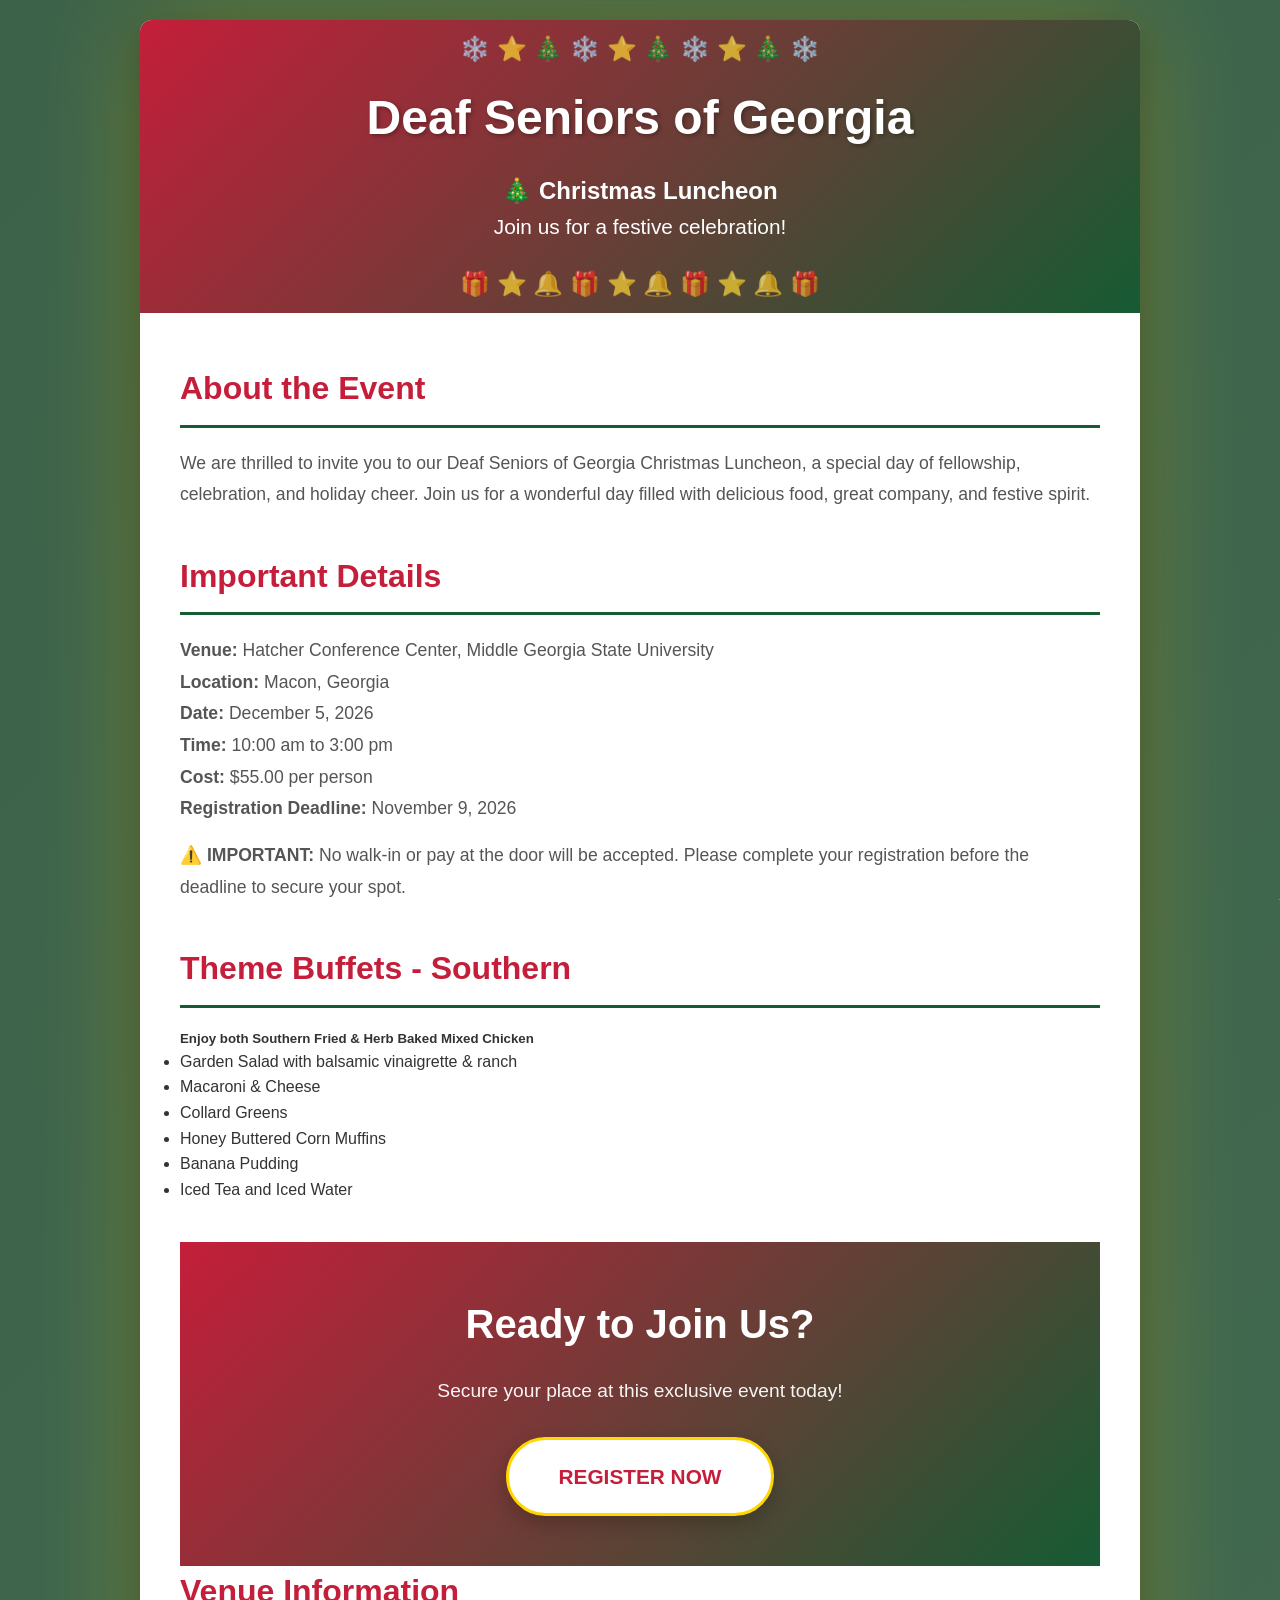
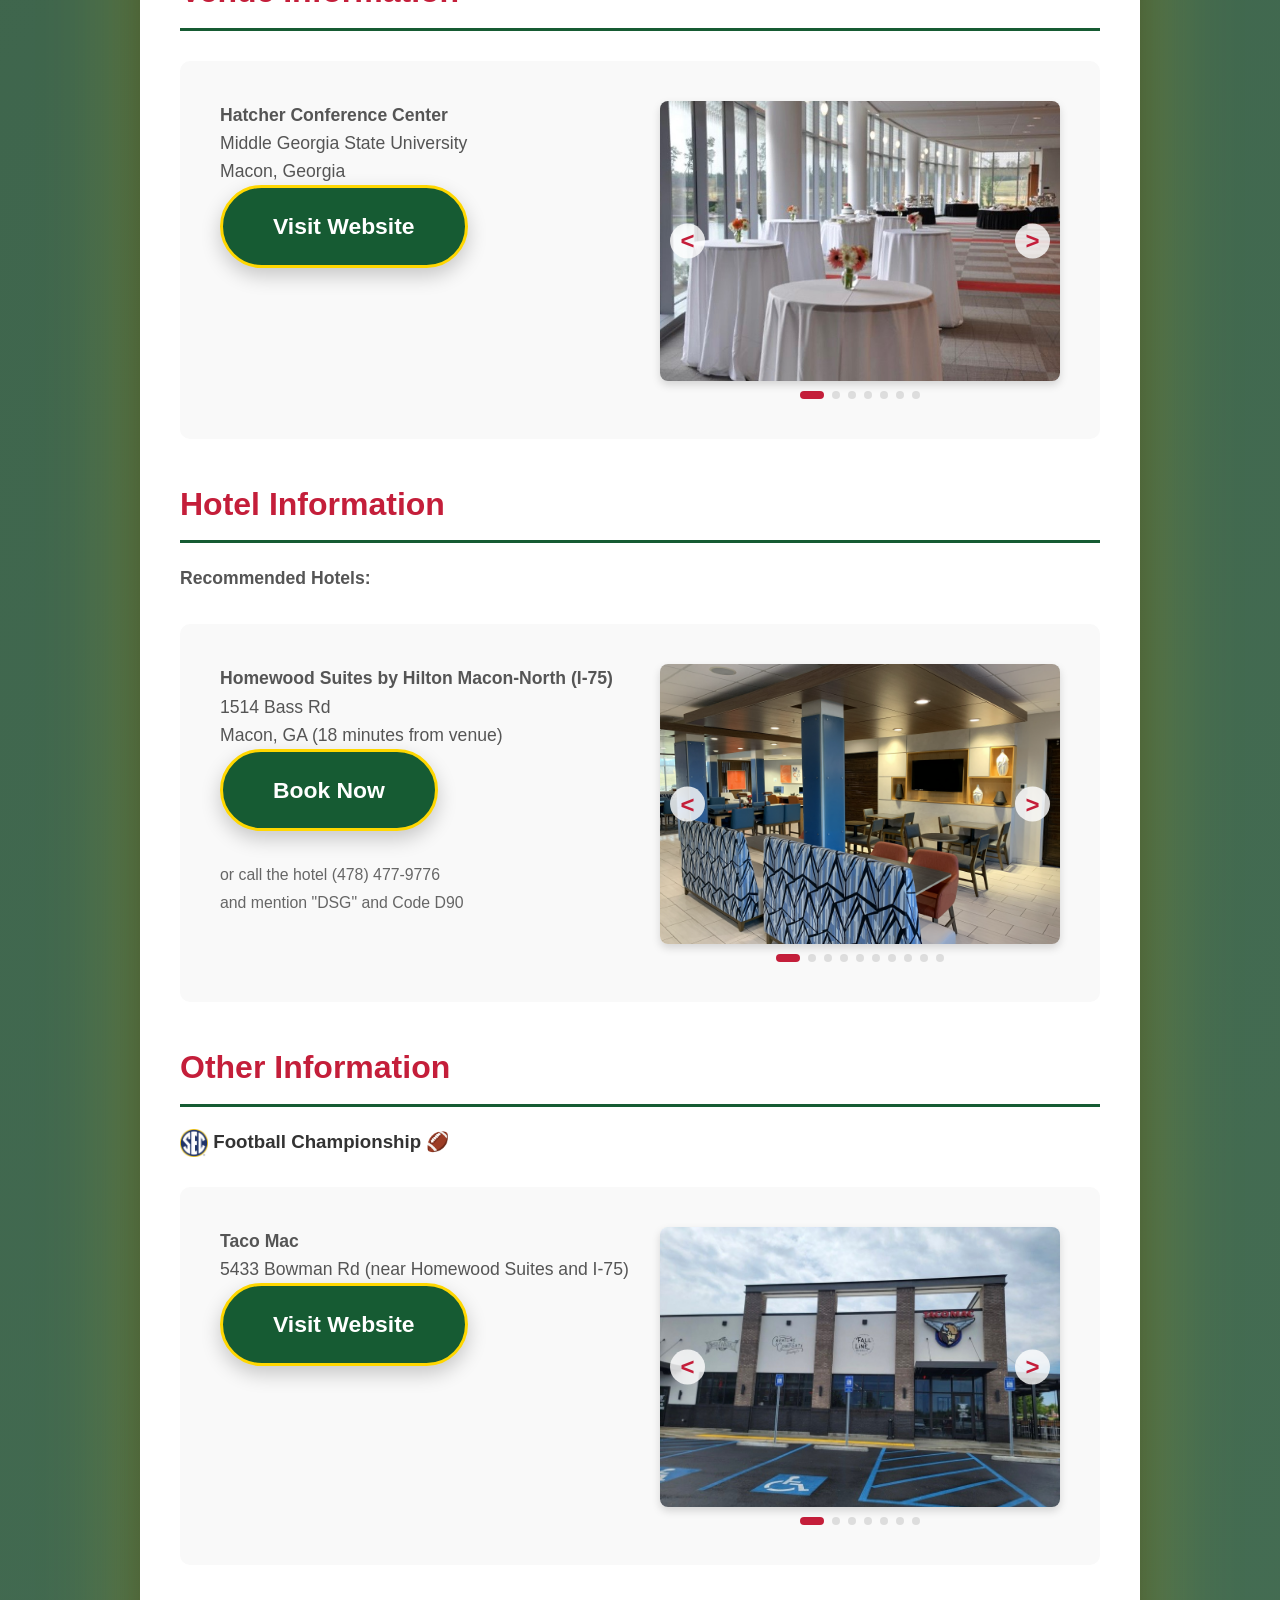
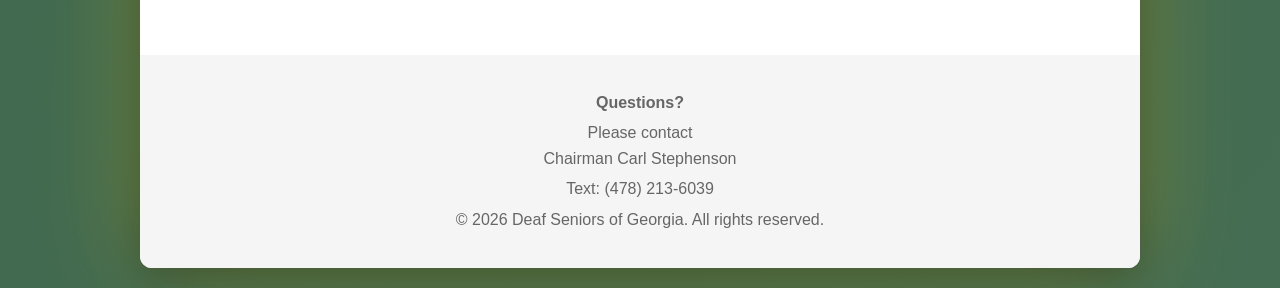
==== index.html @ fb5d404d "Move around per Carl S" ====
<!doctype html>
<html lang="en">
  <head>
    <meta charset="UTF-8" />
    <meta name="viewport" content="width=device-width, initial-scale=1.0" />
    <title>Deaf Seniors of Georgia Christmas Luncheon - Register Now!</title>
    <link rel="stylesheet" href="css/styles.css" />
    <link rel="stylesheet" href="css/flyer-styles.css" />
  </head>
  <body>
    <div class="flyer-container">
      <div class="flyer-header">
        <h1>Deaf Seniors of Georgia</h1>
        <h2>🎄 Christmas Luncheon</h2>
        <p class="tagline">Join us for a festive celebration!</p>
      </div>

      <div class="flyer-content">
        <div class="event-section">
          <h2>About the Event</h2>
          <p>
            We are thrilled to invite you to our Deaf Seniors of Georgia
            Christmas Luncheon, a special day of fellowship, celebration, and
            holiday cheer. Join us for a wonderful day filled with delicious
            food, great company, and festive spirit.
          </p>
        </div>

        <div class="event-section">
          <h2>Important Details</h2>
          <p>
            <strong>Venue:</strong> Hatcher Conference Center, Middle Georgia
            State University<br />
            <strong>Location:</strong> Macon, Georgia<br />
            <strong>Date:</strong> December 5, 2026<br />
            <strong>Time:</strong> 10:00 am to 3:00 pm<br />
            <strong>Cost:</strong> $55.00 per person<br />
            <strong>Registration Deadline:</strong> November 9, 2026<br />
            <!-- <a href="#registration" class="registration_link"
              >Go to Register Now</a
            > -->
          </p>
          <p>
            <strong>⚠️ IMPORTANT:</strong> No walk-in or pay at the door will be
            accepted. Please complete your registration before the deadline to
            secure your spot.
          </p>
        </div>

        <div class="event-section">
          <h2>Theme Buffets - Southern</h2>
          <h5>Enjoy both Southern Fried & Herb Baked Mixed Chicken</h5>
          <ul class="menu-list">
            <li>Garden Salad with balsamic vinaigrette & ranch</li>
            <li>Macaroni & Cheese</li>
            <li>Collard Greens</li>
            <li>Honey Buttered Corn Muffins</li>
            <li>Banana Pudding</li>
            <li>Iced Tea and Iced Water</li>
          </ul>
        </div>

        <div class="cta-section" id="registration">
          <h2>Ready to Join Us?</h2>
          <p>Secure your place at this exclusive event today!</p>
          <a href="registration.html" class="register-button">REGISTER NOW</a>
        </div>

        <div class="event-section">
          <h2>Venue Information</h2>
          <div class="schedule">
            <div class="schedule-item hotel-with-slider">
              <div class="hotel-info-wrapper">
                <div class="schedule-event">
                  <strong>Hatcher Conference Center</strong><br />
                  Middle Georgia State University<br />
                  Macon, Georgia<br />
                  <a
                    href="https://www.mga.edu/"
                    target="_blank"
                    class="book-now-button"
                    >Visit Website</a
                  >
                </div>
              </div>
              <div class="hotel-slider">
                <div class="slider-container">
                  <button class="slider-btn prev" aria-label="Previous image">
                    &lt;
                  </button>
                  <div class="slider-images">
                    <img
                      src="pictures/MGSA/photo001.jpg"
                      alt="Middle Georgia State University - Image 1"
                      class="slider-image active"
                    />
                    <img
                      src="pictures/MGSA/photo002.jpg"
                      alt="Middle Georgia State University - Image 2"
                      class="slider-image"
                    />
                    <img
                      src="pictures/MGSA/photo003.jpg"
                      alt="Middle Georgia State University - Image 3"
                      class="slider-image"
                    />
                    <img
                      src="pictures/MGSA/photo004.jpg"
                      alt="Middle Georgia State University - Image 4"
                      class="slider-image"
                    />
                    <img
                      src="pictures/MGSA/photo005.jpg"
                      alt="Middle Georgia State University - Image 5"
                      class="slider-image"
                    />
                    <img
                      src="pictures/MGSA/photo006.jpg"
                      alt="Middle Georgia State University - Image 6"
                      class="slider-image"
                    />
                    <img
                      src="pictures/MGSA/photo007.jpg"
                      alt="Middle Georgia State University - Image 7"
                      class="slider-image"
                    />
                  </div>
                  <button class="slider-btn next" aria-label="Next image">
                    &gt;
                  </button>
                </div>
                <div class="slider-dots"></div>
              </div>
            </div>
          </div>
        </div>

        <div class="event-section">
          <h2>Hotel Information</h2>
          <p><strong>Recommended Hotels:</strong></p>
          <div class="schedule">
            <div class="schedule-item hotel-with-slider">
              <div class="hotel-info-wrapper">
                <!-- <div class="schedule-time">🏨</div> -->
                <div class="schedule-event">
                  <strong>Homewood Suites by Hilton Macon-North (I-75)</strong
                  ><br />
                  1514 Bass Rd<br />
                  Macon, GA (18 minutes from venue)<br />
                  <a
                    href="https://www.hilton.com/en/attend-my-event/mcnhwhw-90d-80a6b0b9-f07b-452d-8820-e0571ff96fef/"
                    target="_blank"
                    class="book-now-button"
                    >Book Now</a
                  ><br /><br />
                  <span style="font-size: 0.9em; color: #666"
                    >or call the hotel (478) 477-9776<br />
                    and mention "DSG" and Code D90</span
                  >
                </div>
              </div>
              <div class="hotel-slider">
                <div class="slider-container">
                  <button class="slider-btn prev" aria-label="Previous image">
                    &lt;
                  </button>
                  <div class="slider-images">
                    <img
                      src="pictures/Homewood/photo001.png"
                      alt="Homewood Suites - Image 1"
                      class="slider-image active"
                    />
                    <img
                      src="pictures/Homewood/photo002.png"
                      alt="Homewood Suites - Image 2"
                      class="slider-image"
                    />
                    <img
                      src="pictures/Homewood/photo003.jpg"
                      alt="Homewood Suites - Image 3"
                      class="slider-image"
                    />
                    <img
                      src="pictures/Homewood/photo004.png"
                      alt="Homewood Suites - Image 4"
                      class="slider-image"
                    />
                    <img
                      src="pictures/Homewood/photo005.png"
                      alt="Homewood Suites - Image 5"
                      class="slider-image"
                    />
                    <img
                      src="pictures/Homewood/photo006.png"
                      alt="Homewood Suites - Image 6"
                      class="slider-image"
                    />
                    <img
                      src="pictures/Homewood/photo007.png"
                      alt="Homewood Suites - Image 7"
                      class="slider-image"
                    />
                    <img
                      src="pictures/Homewood/photo008.png"
                      alt="Homewood Suites - Image 8"
                      class="slider-image"
                    />
                    <img
                      src="pictures/Homewood/photo009.png"
                      alt="Homewood Suites - Image 9"
                      class="slider-image"
                    />
                    <img
                      src="pictures/Homewood/photo010.png"
                      alt="Homewood Suites - Image 10"
                      class="slider-image"
                    />
                  </div>
                  <button class="slider-btn next" aria-label="Next image">
                    &gt;
                  </button>
                </div>
                <div class="slider-dots"></div>
              </div>
            </div>
            <!-- <div class="schedule-item">
              <div class="schedule-event">
                <strong>Comfort Suites Macon Northwest (I-475)</strong><br />
                120 Planation Inn Dr<br />
                Macon, GA (11 minutes from venue)
              </div>
            </div> -->
          </div>
        </div>

        <div class="event-section">
          <h2>Other Information</h2>
          <h3>
            <img
              src="pictures/sec_logo.jpg"
              style="height: 1.5em; width: auto; vertical-align: middle"
            />
            Football Championship 🏈
          </h3>
          <div class="schedule">
            <div class="schedule-item hotel-with-slider">
              <div class="hotel-info-wrapper">
                <div class="schedule-event">
                  <strong>Taco Mac</strong><br />
                  5433 Bowman Rd (near Homewood Suites and I-75)<br />
                  <a
                    href="https://www.tacomac.com/locations/macon-bowman-road/"
                    target="_blank"
                    class="book-now-button"
                    >Visit Website</a
                  >
                </div>
              </div>
              <div class="hotel-slider">
                <div class="slider-container">
                  <button class="slider-btn prev" aria-label="Previous image">
                    &lt;
                  </button>
                  <div class="slider-images">
                    <img
                      src="pictures/Taco_Mac/photo001.jpg"
                      alt="Taco Mac - Image 1"
                      class="slider-image active"
                    />
                    <img
                      src="pictures/Taco_Mac/photo002.jpg"
                      alt="Taco Mac - Image 2"
                      class="slider-image"
                    />
                    <img
                      src="pictures/Taco_Mac/photo003.jpg"
                      alt="Taco Mac - Image 3"
                      class="slider-image"
                    />
                    <img
                      src="pictures/Taco_Mac/photo004.jpg"
                      alt="Taco Mac - Image 4"
                      class="slider-image"
                    />
                    <img
                      src="pictures/Taco_Mac/photo005.jpg"
                      alt="Taco Mac - Image 5"
                      class="slider-image"
                    />
                    <img
                      src="pictures/Taco_Mac/photo006.jpg"
                      alt="Taco Mac - Image 6"
                      class="slider-image"
                    />
                    <img
                      src="pictures/Taco_Mac/photo007.jpg"
                      alt="Taco Mac - Image 7"
                      class="slider-image"
                    />
                  </div>
                  <button class="slider-btn next" aria-label="Next image">
                    &gt;
                  </button>
                </div>
                <div class="slider-dots"></div>
              </div>
            </div>
          </div>
        </div>
      </div>

      <div class="contact-info">
        <p><strong>Questions?</strong></p>
        <p>Please contact<br />Chairman Carl Stephenson</p>
        <p>Text: (478) 213-6039</p>
        <p>&copy; 2026 Deaf Seniors of Georgia. All rights reserved.</p>
      </div>
    </div>

    <!-- Image Modal for Mobile Devices -->
    <div id="imageModal" class="image-modal">
      <div class="modal-content">
        <button class="modal-close" aria-label="Close modal">&times;</button>
        <div class="modal-slider-container">
          <button
            class="modal-slider-btn modal-prev"
            aria-label="Previous image"
          >
            &lt;
          </button>
          <img src="" alt="" class="modal-image" id="modalImage" />
          <button class="modal-slider-btn modal-next" aria-label="Next image">
            &gt;
          </button>
        </div>
        <div class="modal-slider-dots" id="modalDots"></div>
      </div>
    </div>

    <script src="js/script.js"></script>
  </body>
</html>
---- css/styles.css ----
:root {
    --size-bottom: 5px;
}

* {
    margin: 0;
    padding: 0;
    box-sizing: border-box;
}

body {
    font-family: 'Segoe UI', Tahoma, Geneva, Verdana, sans-serif;
    line-height: 1.6;
    color: #333;
    background: linear-gradient(135deg, #667eea 0%, #764ba2 100%);
    min-height: 100vh;
    padding: 20px;
}

.container {
    max-width: 900px;
    margin: 0 auto;
    background: white;
    border-radius: 12px;
    box-shadow: 0 10px 40px rgba(0, 0, 0, 0.2);
    overflow: hidden;
}

header {
    background: linear-gradient(135deg, #667eea 0%, #764ba2 100%);
    color: white;
    padding: 40px 30px;
    text-align: center;
}

header h1 {
    font-size: 2.5em;
    margin-bottom: 10px;
    font-weight: 700;
}

.subtitle {
    font-size: 0.95em;
    opacity: 0.95;
    font-style: italic;
}

.back-link {
    color: white;
    font-size: 1.1em;
    text-decoration: none;
    display: inline-block;
    margin-top: 15px;
    padding: 8px 16px;
    border: 2px solid white;
    border-radius: 6px;
    transition: all 0.3s ease;
}

.back-link:hover {
    background-color: rgba(255, 255, 255, 0.2);
    transform: translateX(-5px);
}

.accordion {
    padding: 20px;
}

.accordion-item {
    margin-bottom: 12px;
    border: 1px solid #e0e0e0;
    border-radius: 8px;
    overflow: hidden;
    transition: all 0.3s ease;
}

.accordion-item:hover {
    box-shadow: 0 4px 12px rgba(0, 0, 0, 0.1);
}

.accordion-header {
    width: 100%;
    padding: 18px 20px;
    background: linear-gradient(135deg, #667eea 0%, #764ba2 100%);
    color: white;
    border: none;
    text-align: left;
    cursor: pointer;
    font-size: 1.1em;
    font-weight: 600;
    display: flex;
    justify-content: space-between;
    align-items: center;
    transition: all 0.3s ease;
}

.accordion-header:hover {
    background: linear-gradient(135deg, #5568d3 0%, #6a3d8f 100%);
}

.accordion-header .icon {
    font-size: 1.5em;
    font-weight: bold;
    transition: transform 0.3s ease;
    min-width: 30px;
    text-align: center;
}

.accordion-item.active .accordion-header .icon {
    transform: rotate(45deg);
}

.accordion-content {
    max-height: 0;
    overflow: hidden;
    transition: max-height 0.3s ease;
    background: #fafafa;
}

.accordion-item.active .accordion-content {
    max-height: 2000px;
}

.accordion-content p,
.accordion-content ul,
.accordion-content ol,
.accordion-content blockquote {
    padding: 15px 20px;
}

.accordion-content p {
    margin-bottom: 10px;
}

.accordion-content p:last-child {
    margin-bottom: 0;
}

.accordion-content ul {
    list-style-type: none;
    padding-left: 20px;
}

.accordion-content ul li {
    padding: 5px 0;
    padding-left: 25px;
    position: relative;
}

.accordion-content ul li::before {
    content: "•";
    color: #667eea;
    font-weight: bold;
    font-size: 1.2em;
    position: absolute;
    left: 0;
}

.accordion-content ul ul {
    margin-top: 8px;
    margin-bottom: 8px;
}

.accordion-content ol {
    padding-left: 40px;
    margin: 10px 0;
}

.accordion-content ol li {
    padding: 5px 0;
}

.accordion-content strong {
    color: #667eea;
    font-weight: 600;
}

.accordion-content blockquote {
    border-left: 4px solid #667eea;
    background: white;
    font-style: italic;
    margin: 15px 20px;
    padding: 15px 20px;
    color: #555;
}

footer {
    background: #2d3748;
    color: white;
    text-align: center;
    padding: 20px;
    font-size: 0.9em;
}

/* Responsive Design */
@media (max-width: 768px) {
    body {
        padding: 10px;
    }

    header h1 {
        font-size: 1.8em;
    }

    .subtitle {
        font-size: 0.85em;
    }

    .accordion {
        padding: 10px;
    }

    .accordion-header {
        font-size: 1em;
        padding: 15px;
    }

    .accordion-content p,
    .accordion-content ul,
    .accordion-content ol,
    .accordion-content blockquote {
        padding: 12px 15px;
    }
}

/* Print Styles */
@media print {
    body {
        background: white;
        padding: 0;
    }

    .container {
        box-shadow: none;
    }

    .accordion-item {
        border: 1px solid #ccc;
        page-break-inside: avoid;
    }

    .accordion-header {
        background: #667eea !important;
        color: white !important;
    }

    .accordion-content {
        max-height: none !important;
        display: block !important;
    }

    .accordion-header .icon {
        display: none;
    }
}

/* Registration Form Styles */
.form-container {
    padding: 30px;
}

.registration-form {
    max-width: 800px;
    margin: 0 auto;
}

.form-section {
    margin-bottom: 35px;
    padding-bottom: 25px;
    border-bottom: 2px solid #e0e0e0;
}

.form-section:last-of-type {
    border-bottom: none;
}

.form-section h2 {
    color: #667eea;
    font-size: 1.5em;
    margin-bottom: 20px;
    font-weight: 600;
}

.form-row {
    display: grid;
    grid-template-columns: 1fr 1fr;
    gap: var(--size-bottom);
    margin-bottom: var(--size-bottom);
}

.form-group {
    margin-bottom: var(--size-bottom);
}

.form-group label {
    display: block;
    font-weight: 600;
    margin-bottom: 8px;
    color: #333;
    font-size: 0.95em;
}

.required {
    color: #e53e3e;
    font-weight: bold;
}

.form-group input[type="text"],
.form-group input[type="email"],
.form-group input[type="tel"],
.form-group input[type="number"] {
    width: 100%;
    padding: 12px 15px;
    border: 2px solid #e0e0e0;
    border-radius: 8px;
    font-size: 1em;
    font-family: 'Segoe UI', Tahoma, Geneva, Verdana, sans-serif;
    transition: all 0.3s ease;
    background: white;
}

.form-group input:focus {
    outline: none;
    border-color: #667eea;
    box-shadow: 0 0 0 3px rgba(102, 126, 234, 0.1);
}

.form-group input:invalid:not(:placeholder-shown) {
    border-color: #e53e3e;
}

.form-group input:valid:not(:placeholder-shown) {
    border-color: #48bb78;
}

.form-hint {
    display: block;
    font-size: 0.85em;
    color: #718096;
    margin-top: 5px;
    font-style: italic;
}

.error-message {
    display: block;
    color: #e53e3e;
    font-size: 0.85em;
    margin-top: 5px;
    min-height: 20px;
}

.recaptcha-container {
    display: flex;
    flex-direction: column;
    align-items: flex-start;
}

.form-actions {
    display: flex;
    gap: 15px;
    justify-content: center;
    margin-top: 30px;
    padding-top: 20px;
}

.btn {
    padding: 14px 40px;
    font-size: 1.05em;
    font-weight: 600;
    border: none;
    border-radius: 8px;
    cursor: pointer;
    transition: all 0.3s ease;
    display: inline-flex;
    align-items: center;
    justify-content: center;
    font-family: 'Segoe UI', Tahoma, Geneva, Verdana, sans-serif;
}

.btn-primary {
    background: linear-gradient(135deg, #667eea 0%, #764ba2 100%);
    color: white;
}

.btn-primary:hover {
    background: linear-gradient(135deg, #5568d3 0%, #6a3d8f 100%);
    transform: translateY(-2px);
    box-shadow: 0 6px 20px rgba(102, 126, 234, 0.4);
}

.btn-primary:active {
    transform: translateY(0);
}

.btn-secondary {
    background: white;
    color: #667eea;
    border: 2px solid #667eea;
}

.btn-secondary:hover {
    background: #f7fafc;
    border-color: #5568d3;
    color: #5568d3;
}

.success-message {
    text-align: center;
    padding: 40px;
    animation: fadeIn 0.5s ease;
}

.success-message.hidden {
    display: none;
}

.success-icon {
    width: 80px;
    height: 80px;
    background: linear-gradient(135deg, #48bb78 0%, #38a169 100%);
    color: white;
    border-radius: 50%;
    display: flex;
    align-items: center;
    justify-content: center;
    font-size: 3em;
    margin: 0 auto 20px;
    animation: scaleIn 0.5s ease;
}

.success-message h3 {
    color: #48bb78;
    font-size: 2em;
    margin-bottom: 15px;
}

.success-message p {
    color: #4a5568;
    font-size: 1.1em;
    line-height: 1.6;
}

.registration_link {
    color: #007bff;
    text-decoration: underline;
}

@keyframes fadeIn {
    from {
        opacity: 0;
        transform: translateY(20px);
    }
    to {
        opacity: 1;
        transform: translateY(0);
    }
}

@keyframes scaleIn {
    from {
        transform: scale(0);
    }
    to {
        transform: scale(1);
    }
}

/* Responsive Design for Form */
@media (max-width: 768px) {
    .form-container {
        padding: 20px;
    }

    .form-row {
        grid-template-columns: 1fr;
        gap: 0;
    }

    .form-section h2 {
        font-size: 1.3em;
    }

    .form-actions {
        flex-direction: column;
        width: 100%;
    }

    .btn {
        width: 100%;
    }

    .recaptcha-container {
        transform: scale(0.85);
        transform-origin: left;
    }
}
---- css/flyer-styles.css ----
/* Christmas Background */
body {
    background: 
        linear-gradient(135deg, rgba(26, 71, 42, 0.85) 0%, rgba(45, 95, 63, 0.85) 50%, rgba(139, 0, 0, 0.85) 100%),
        url('https://images.unsplash.com/photo-1512389142860-9c449e58a543?w=1600&q=80') center center / cover no-repeat fixed;
    background-size: 400% 400%, cover;
    animation: christmasGradient 15s ease infinite;
    position: relative;
}

body::before {
    content: '';
    position: fixed;
    top: 0;
    left: 0;
    width: 100%;
    height: 100%;
    background-image: 
        radial-gradient(2px 2px at 20% 30%, white, transparent),
        radial-gradient(2px 2px at 60% 70%, white, transparent),
        radial-gradient(1px 1px at 50% 50%, white, transparent),
        radial-gradient(1px 1px at 80% 10%, white, transparent),
        radial-gradient(2px 2px at 90% 60%, white, transparent),
        radial-gradient(1px 1px at 33% 80%, white, transparent),
        radial-gradient(1px 1px at 15% 90%, white, transparent);
    background-size: 200% 200%;
    background-position: 0% 0%;
    animation: snowfall 20s linear infinite;
    pointer-events: none;
    z-index: 1;
}

@keyframes christmasGradient {
    0% { background-position: 0% 50%; }
    50% { background-position: 100% 50%; }
    100% { background-position: 0% 50%; }
}

@keyframes snowfall {
    0% { background-position: 0% 0%, 0% 0%, 0% 0%, 0% 0%, 0% 0%, 0% 0%, 0% 0%; }
    100% { background-position: 100% 100%, -100% 150%, 50% 200%, 150% 100%, -50% 180%, 200% 150%, -100% 200%; }
}

.flyer-container {
    max-width: 1000px;
    margin: 0 auto;
    background: white;
    border-radius: 12px;
    box-shadow: 0 10px 40px rgba(0, 0, 0, 0.3), 0 0 100px rgba(255, 215, 0, 0.3);
    overflow: hidden;
    position: relative;
    z-index: 2;
}

.flyer-header {
    background: linear-gradient(135deg, #c41e3a 0%, #165b33 50%, #c41e3a 100%);
    background-size: 200% 200%;
    animation: christmasHeader 10s ease infinite;
    color: white;
    padding: 60px 40px;
    text-align: center;
    position: relative;
}

.flyer-header::before {
    content: '❄️ ⭐ 🎄 ❄️ ⭐ 🎄 ❄️ ⭐ 🎄 ❄️';
    position: absolute;
    top: 10px;
    left: 0;
    right: 0;
    font-size: 1.5em;
    opacity: 0.7;
}

.flyer-header::after {
    content: '🎁 ⭐ 🔔 🎁 ⭐ 🔔 🎁 ⭐ 🔔 🎁';
    position: absolute;
    bottom: 10px;
    left: 0;
    right: 0;
    font-size: 1.5em;
    opacity: 0.7;
}

@keyframes christmasHeader {
    0% { background-position: 0% 50%; }
    50% { background-position: 100% 50%; }
    100% { background-position: 0% 50%; }
}

.flyer-header h1 {
    font-size: 3em;
    margin-bottom: 15px;
    font-weight: 700;
    text-shadow: 2px 2px 4px rgba(0, 0, 0, 0.3);
}

.flyer-header .tagline {
    font-size: 1.3em;
    margin-bottom: 10px;
    font-weight: 300;
}

.flyer-header .date-info {
    font-size: 1.1em;
    margin-top: 20px;
    padding: 15px;
    background: rgba(255, 255, 255, 0.15);
    border-radius: 8px;
    display: inline-block;
}

.flyer-content {
    padding: 50px 40px;
}

.event-section {
    margin-bottom: 40px;
}

.event-section h2 {
    color: #c41e3a;
    font-size: 2em;
    margin-bottom: 20px;
    border-bottom: 3px solid #165b33;
    padding-bottom: 10px;
}

.event-section p {
    font-size: 1.1em;
    line-height: 1.8;
    color: #555;
    margin-bottom: 15px;
}

.highlights {
    display: grid;
    grid-template-columns: repeat(auto-fit, minmax(250px, 1fr));
    gap: 25px;
    margin: 30px 0;
}

.highlight-card {
    background: linear-gradient(135deg, #fff5f5 0%, #e6f5e6 100%);
    padding: 25px;
    border-radius: 10px;
    text-align: center;
    transition: transform 0.3s ease, box-shadow 0.3s ease;
    border: 2px solid #ffd700;
}

.highlight-card:hover {
    transform: translateY(-5px);
    box-shadow: 0 10px 25px rgba(196, 30, 58, 0.3);
}

.highlight-card h3 {
    color: #165b33;
    font-size: 1.5em;
    margin-bottom: 10px;
}

.highlight-card p {
    color: #333;
    font-size: 1em;
    margin: 0;
}

.schedule {
    background: #f9f9f9;
    padding: 25px;
    border-radius: 10px;
    margin: 30px 0;
}

.schedule-item {
    display: flex;
    padding: 15px;
    border-bottom: 1px solid #ddd;
}

.schedule-item:last-child {
    border-bottom: none;
}

.schedule-time {
    font-weight: 700;
    color: #c41e3a;
    min-width: 150px;
    font-size: 1.1em;
}

.schedule-event {
    color: #555;
    font-size: 1.1em;
}

.cta-section {
    text-align: center;
    padding: 50px 40px;
    background: linear-gradient(135deg, #c41e3a 0%, #165b33 100%);
    color: white;
}

.cta-section h2 {
    font-size: 2.5em;
    margin-bottom: 20px;
}

.cta-section p {
    font-size: 1.2em;
    margin-bottom: 30px;
    opacity: 0.95;
}

.register-button {
    display: inline-block;
    background: white;
    color: #c41e3a;
    padding: 20px 50px;
    font-size: 1.3em;
    font-weight: 700;
    text-decoration: none;
    border-radius: 50px;
    transition: all 0.3s ease;
    box-shadow: 0 8px 20px rgba(0, 0, 0, 0.2);
    border: 3px solid #ffd700;
}

.register-button:hover {
    transform: scale(1.05);
    box-shadow: 0 12px 30px rgba(0, 0, 0, 0.3);
    background: #f0f0f0;
}

.book-now-button {
    display: inline-block;
    background: #165b33;
    color: white;
    padding: 20px 50px;
    font-size: 1.3em;
    font-weight: 700;
    text-decoration: none;
    border-radius: 50px;
    transition: all 0.3s ease;
    box-shadow: 0 8px 20px rgba(0, 0, 0, 0.2);
    border: 3px solid #ffd700;
}

.book-now-button:hover {
    transform: scale(1.05);
    box-shadow: 0 12px 30px rgba(0, 0, 0, 0.3);
    background: #555;
}

.contact-info {
    text-align: center;
    padding: 30px;
    background: #f5f5f5;
    color: #666;
}

.contact-info p {
    margin: 5px 0;
    font-size: 1em;
}

/* Hotel Slider Styles */
.hotel-with-slider {
    display: flex;
    flex-direction: row;
    gap: 20px;
    align-items: flex-start;
}

.hotel-info-wrapper {
    display: flex;
    flex: 1;
    min-width: 0;
}

.hotel-slider {
    flex-shrink: 0;
    width: 400px;
}

.slider-container {
    position: relative;
    width: 100%;
    height: 280px;
    border-radius: 8px;
    overflow: hidden;
    box-shadow: 0 4px 8px rgba(0, 0, 0, 0.15);
}

.slider-images {
    width: 100%;
    height: 100%;
    position: relative;
}

.slider-image {
    position: absolute;
    top: 0;
    left: 0;
    width: 100%;
    height: 100%;
    object-fit: cover;
    opacity: 0;
    transition: opacity 0.5s ease-in-out;
}

.slider-image.active {
    opacity: 1;
}

.slider-btn {
    position: absolute;
    top: 50%;
    transform: translateY(-50%);
    background: rgba(255, 255, 255, 0.8);
    border: none;
    color: #c41e3a;
    font-size: 1.5em;
    font-weight: bold;
    width: 35px;
    height: 35px;
    border-radius: 50%;
    cursor: pointer;
    z-index: 10;
    transition: all 0.3s ease;
    display: flex;
    align-items: center;
    justify-content: center;
    line-height: 1;
}

.slider-btn:hover {
    background: rgba(255, 255, 255, 0.95);
    transform: translateY(-50%) scale(1.1);
}

.slider-btn.prev {
    left: 10px;
}

.slider-btn.next {
    right: 10px;
}

.slider-dots {
    display: flex;
    justify-content: center;
    gap: 8px;
    margin-top: 10px;
}

.slider-dot {
    width: 8px;
    height: 8px;
    border-radius: 50%;
    background: #ddd;
    cursor: pointer;
    transition: all 0.3s ease;
}

.slider-dot.active {
    background: #c41e3a;
    width: 24px;
    border-radius: 4px;
}

.slider-dot:hover {
    background: #999;
}

@media (max-width: 768px) {
    .flyer-header h1 {
        font-size: 2em;
    }

    .flyer-header .tagline {
        font-size: 1.1em;
    }

    .flyer-content {
        padding: 30px 20px;
    }

    .cta-section {
        padding: 30px 20px;
    }

    .highlights {
        grid-template-columns: 1fr;
    }

    .schedule-item {
        flex-direction: column;
    }

    .schedule-time {
        margin-bottom: 5px;
    }

    .hotel-with-slider {
        flex-direction: column;
    }

    .hotel-slider {
        width: 100%;
    }

    .slider-container {
        height: 200px;
    }
}

/* Image Modal Styles */
.image-modal {
    display: none;
    position: fixed;
    top: 0;
    left: 0;
    width: 100%;
    height: 100%;
    background: rgba(0, 0, 0, 0.95);
    z-index: 9999;
    opacity: 0;
    transition: opacity 0.3s ease;
}

.image-modal.active {
    display: flex;
    opacity: 1;
    align-items: center;
    justify-content: center;
}

.modal-content {
    position: relative;
    width: 100%;
    height: 100%;
    display: flex;
    flex-direction: column;
    align-items: center;
    justify-content: center;
    padding: 20px;
}

.modal-close {
    position: absolute;
    top: 20px;
    right: 20px;
    background: rgba(255, 255, 255, 0.9);
    border: none;
    color: #333;
    font-size: 2.5em;
    width: 50px;
    height: 50px;
    border-radius: 50%;
    cursor: pointer;
    z-index: 10001;
    transition: all 0.3s ease;
    display: flex;
    align-items: center;
    justify-content: center;
    line-height: 1;
    padding: 0;
}

.modal-close:hover {
    background: white;
    transform: rotate(90deg);
}

.modal-slider-container {
    position: relative;
    width: 100%;
    max-width: 100%;
    height: 70vh;
    display: flex;
    align-items: center;
    justify-content: center;
}

.modal-image {
    max-width: 100%;
    max-height: 100%;
    object-fit: contain;
    border-radius: 8px;
}

.modal-slider-btn {
    position: absolute;
    top: 50%;
    transform: translateY(-50%);
    background: rgba(255, 255, 255, 0.9);
    border: none;
    color: #667eea;
    font-size: 2em;
    font-weight: bold;
    width: 50px;
    height: 50px;
    border-radius: 50%;
    cursor: pointer;
    z-index: 10000;
    transition: all 0.3s ease;
    display: flex;
    align-items: center;
    justify-content: center;
    line-height: 1;
}

.modal-slider-btn:hover {
    background: white;
    transform: translateY(-50%) scale(1.1);
}

.modal-slider-btn:active {
    transform: translateY(-50%) scale(0.95);
}

.modal-prev {
    left: 10px;
}

.modal-next {
    right: 10px;
}

.modal-slider-dots {
    display: flex;
    justify-content: center;
    gap: 10px;
    margin-top: 20px;
    flex-wrap: wrap;
}

.modal-dot {
    width: 10px;
    height: 10px;
    border-radius: 50%;
    background: rgba(255, 255, 255, 0.5);
    cursor: pointer;
    transition: all 0.3s ease;
    border: 1px solid rgba(255, 255, 255, 0.3);
}

.modal-dot.active {
    background: white;
    width: 28px;
    border-radius: 5px;
}

.modal-dot:hover {
    background: rgba(255, 255, 255, 0.8);
}

/* Mobile-specific modal adjustments */
@media (max-width: 768px) {
    .modal-slider-container {
        height: 60vh;
    }

    .modal-close {
        top: 10px;
        right: 10px;
        width: 45px;
        height: 45px;
        font-size: 2em;
    }

    .modal-slider-btn {
        width: 45px;
        height: 45px;
        font-size: 1.5em;
    }

    .modal-prev {
        left: 5px;
    }

    .modal-next {
        right: 5px;
    }
}
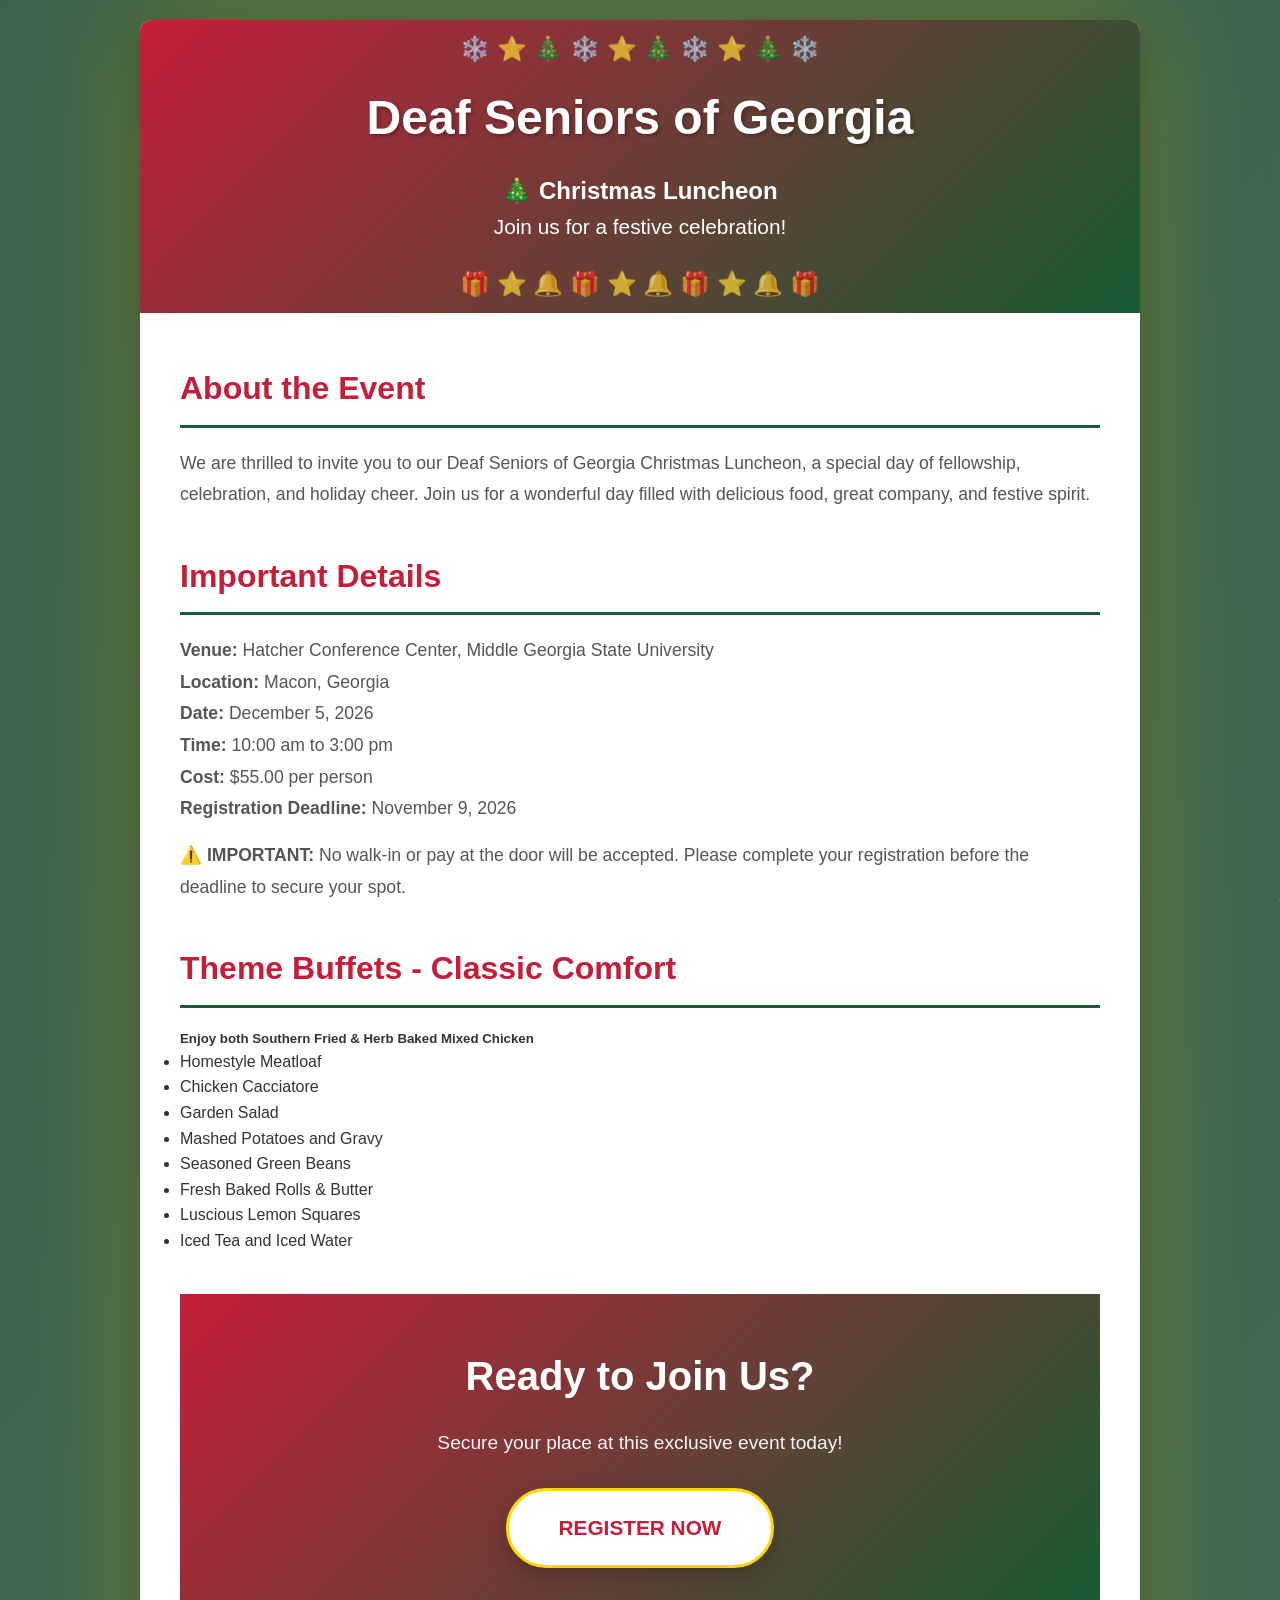
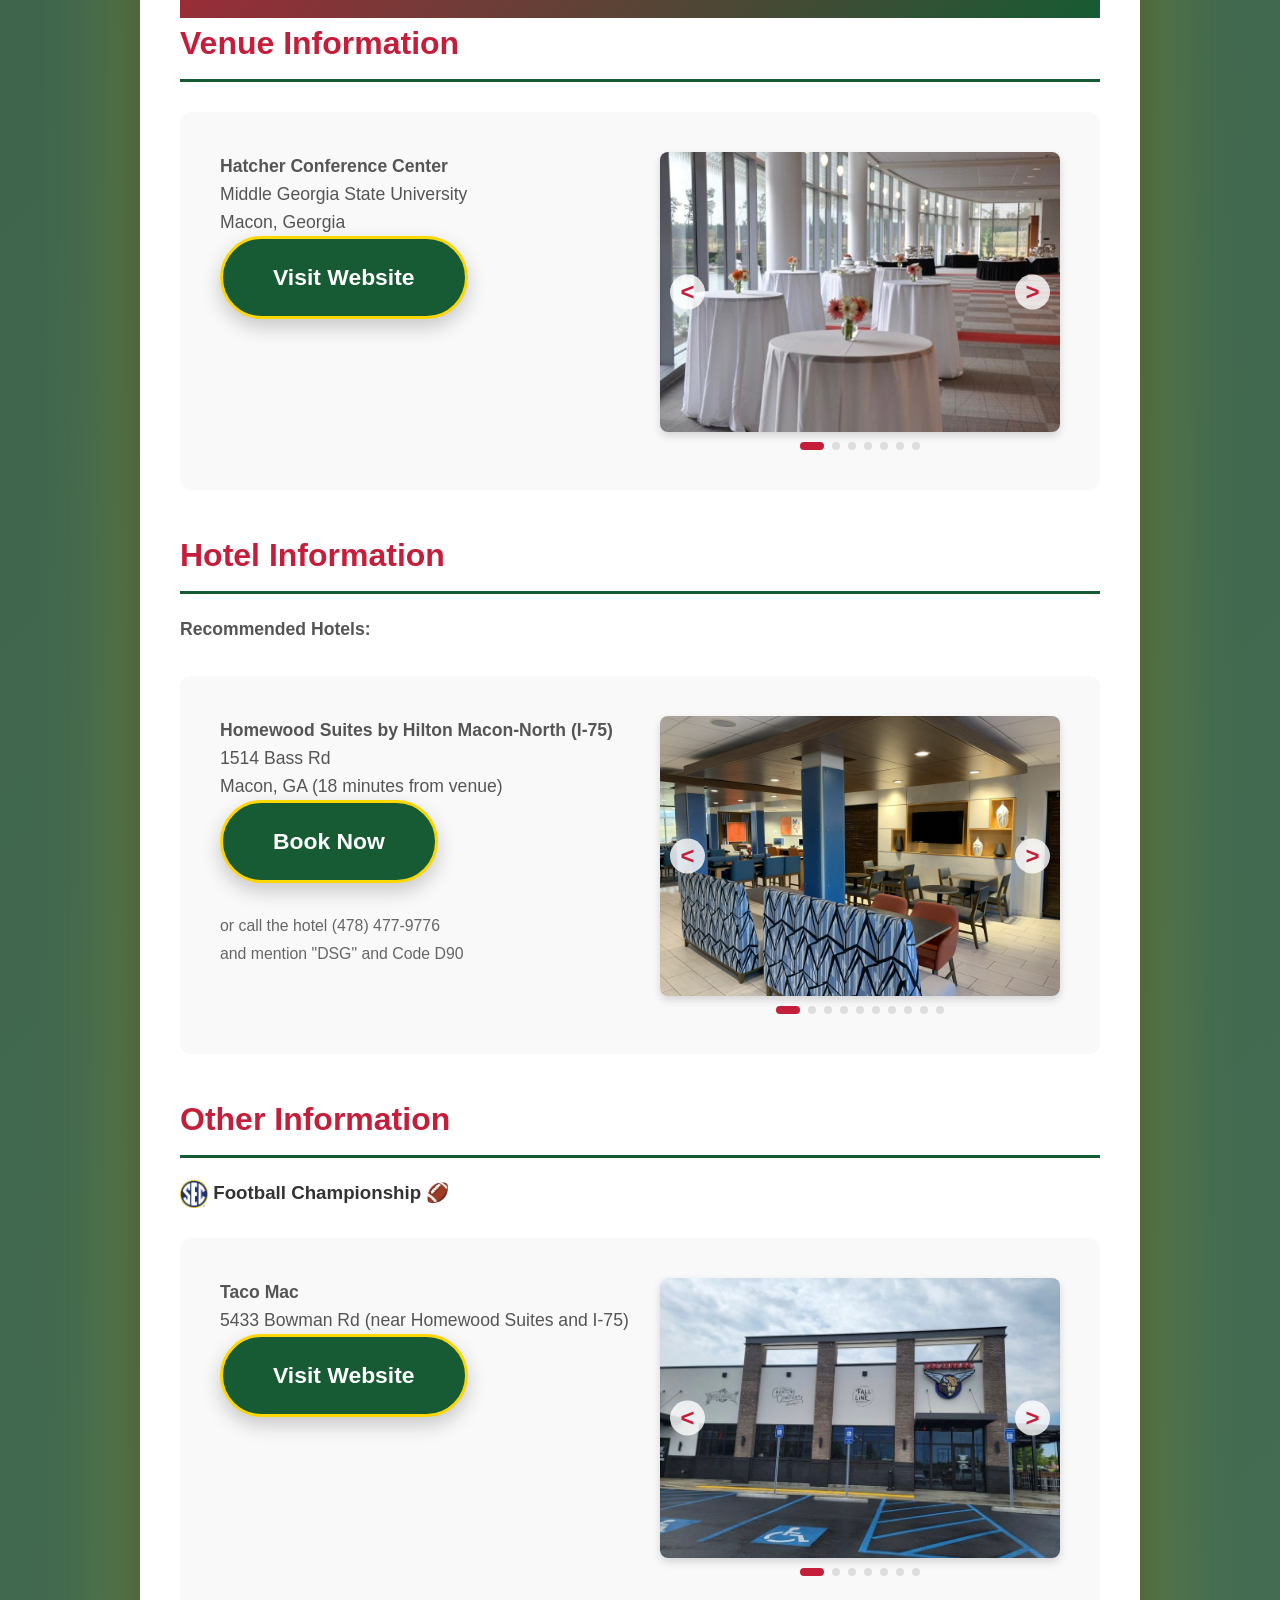
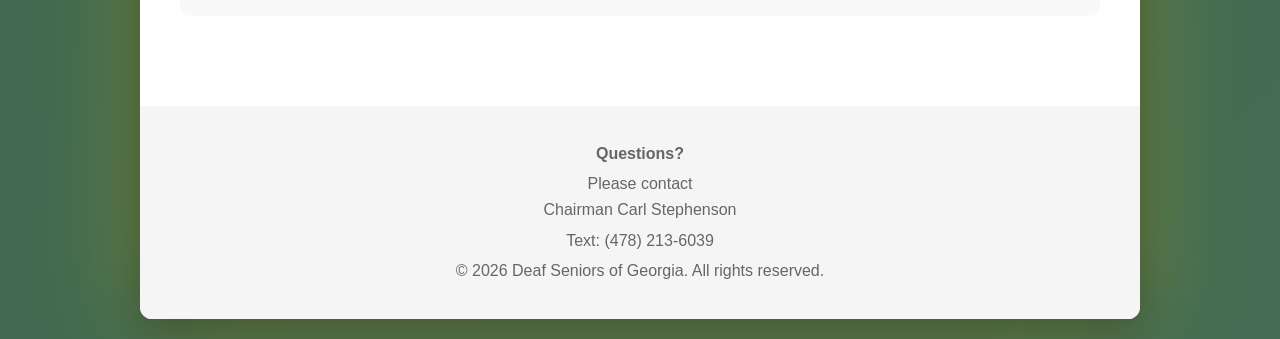
==== commit 516f7761: "Change food menus" ====
--- a/index.html
+++ b/index.html
@@ -36,9 +36,6 @@
             <strong>Time:</strong> 10:00 am to 3:00 pm<br />
             <strong>Cost:</strong> $55.00 per person<br />
             <strong>Registration Deadline:</strong> November 9, 2026<br />
-            <!-- <a href="#registration" class="registration_link"
-              >Go to Register Now</a
-            > -->
           </p>
           <p>
             <strong>⚠️ IMPORTANT:</strong> No walk-in or pay at the door will be
@@ -48,14 +45,16 @@
         </div>
 
         <div class="event-section">
-          <h2>Theme Buffets - Southern</h2>
+          <h2>Theme Buffets - Classic Comfort</h2>
           <h5>Enjoy both Southern Fried & Herb Baked Mixed Chicken</h5>
           <ul class="menu-list">
-            <li>Garden Salad with balsamic vinaigrette & ranch</li>
-            <li>Macaroni & Cheese</li>
-            <li>Collard Greens</li>
-            <li>Honey Buttered Corn Muffins</li>
-            <li>Banana Pudding</li>
+            <li>Homestyle Meatloaf</li>
+            <li>Chicken Cacciatore</li>
+            <li>Garden Salad</li>
+            <li>Mashed Potatoes and Gravy</li>
+            <li>Seasoned Green Beans</li>
+            <li>Fresh Baked Rolls & Butter</li>
+            <li>Luscious Lemon Squares</li>
             <li>Iced Tea and Iced Water</li>
           </ul>
         </div>
@@ -223,13 +222,6 @@
                 <div class="slider-dots"></div>
               </div>
             </div>
-            <!-- <div class="schedule-item">
-              <div class="schedule-event">
-                <strong>Comfort Suites Macon Northwest (I-475)</strong><br />
-                120 Planation Inn Dr<br />
-                Macon, GA (11 minutes from venue)
-              </div>
-            </div> -->
           </div>
         </div>
 
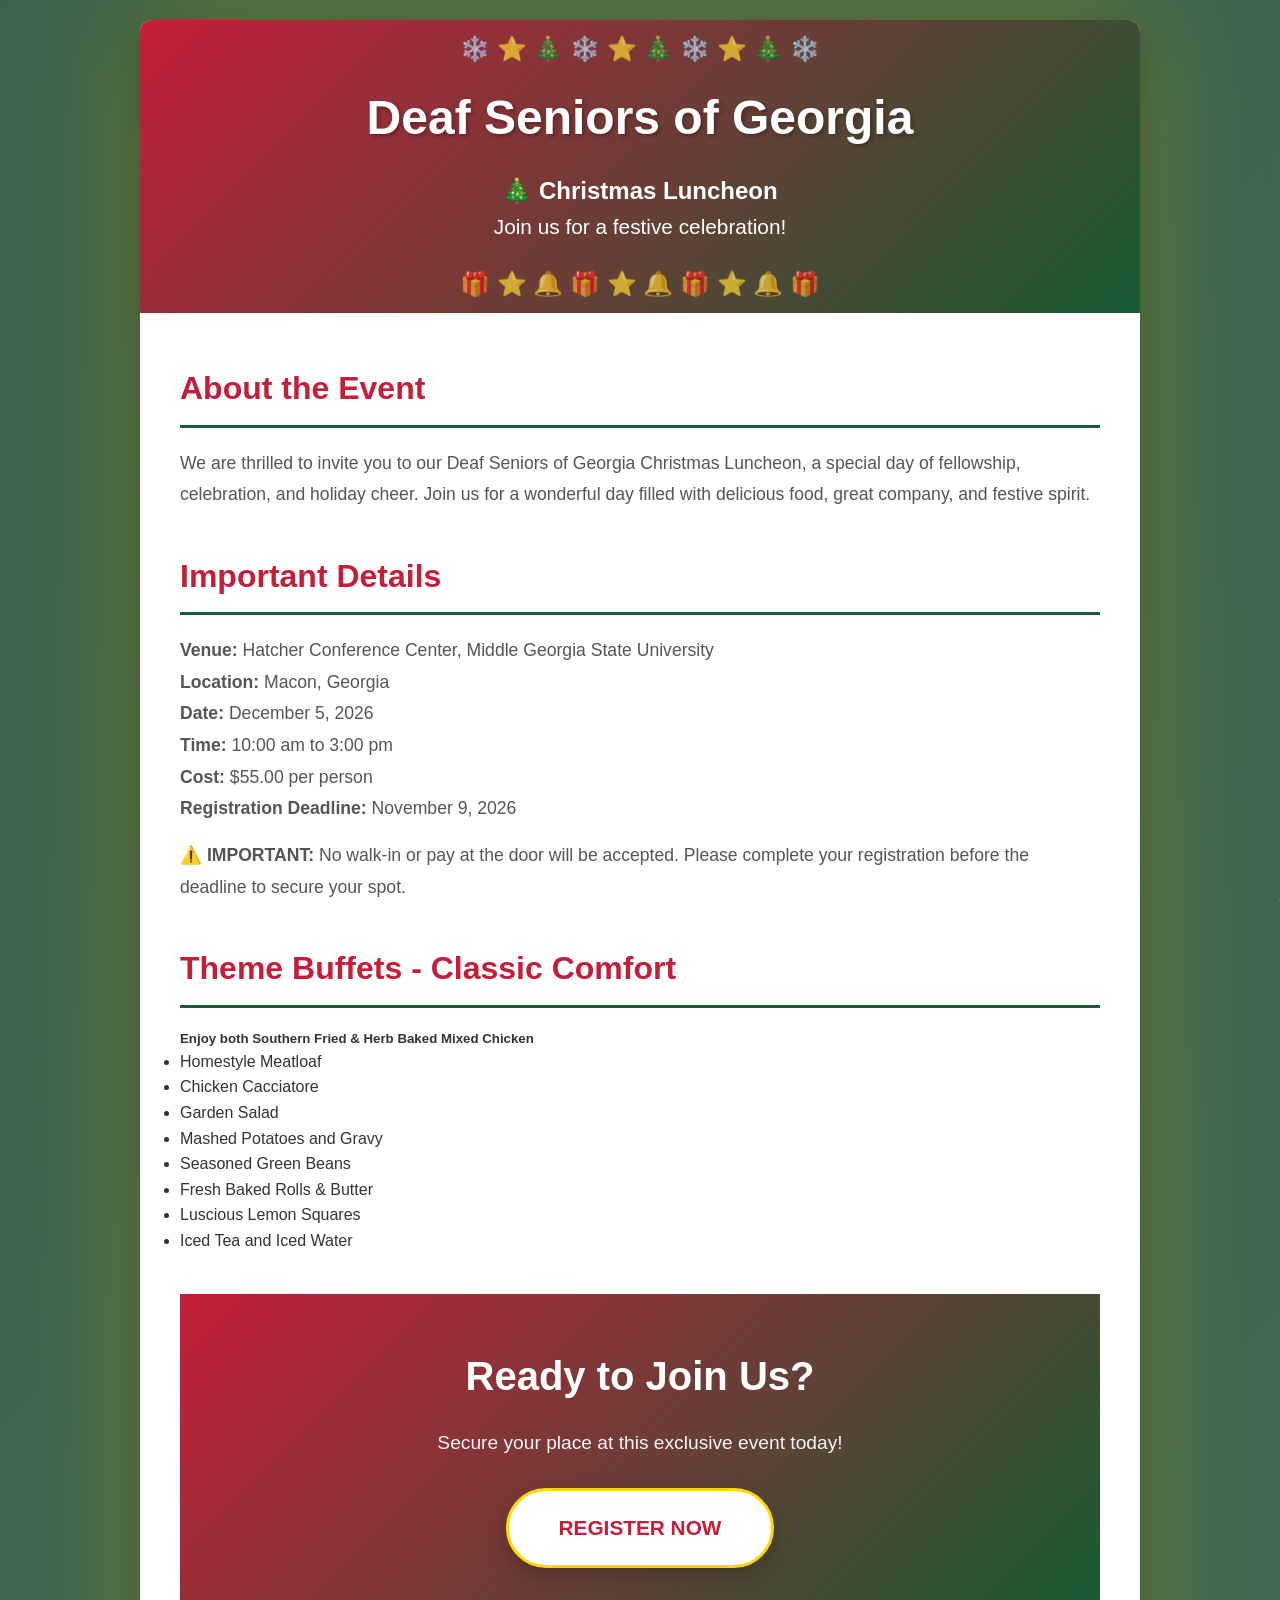
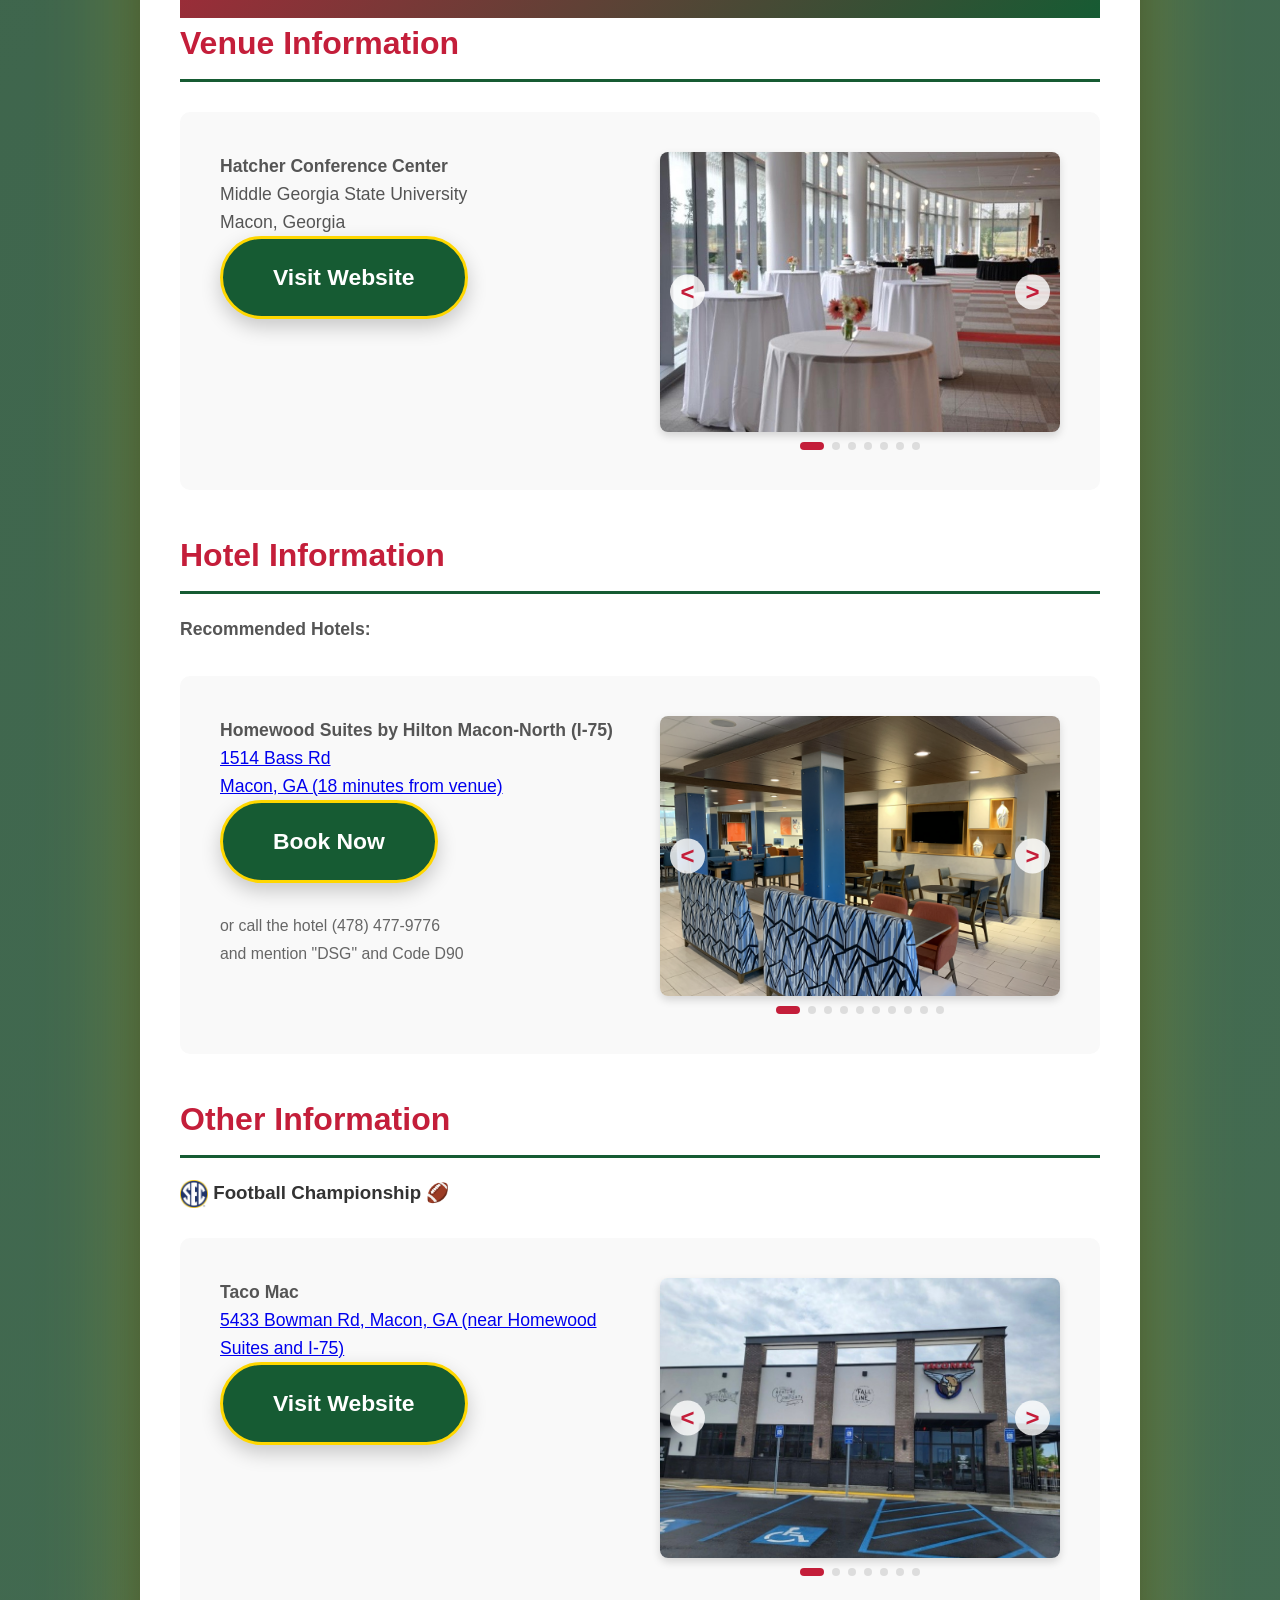
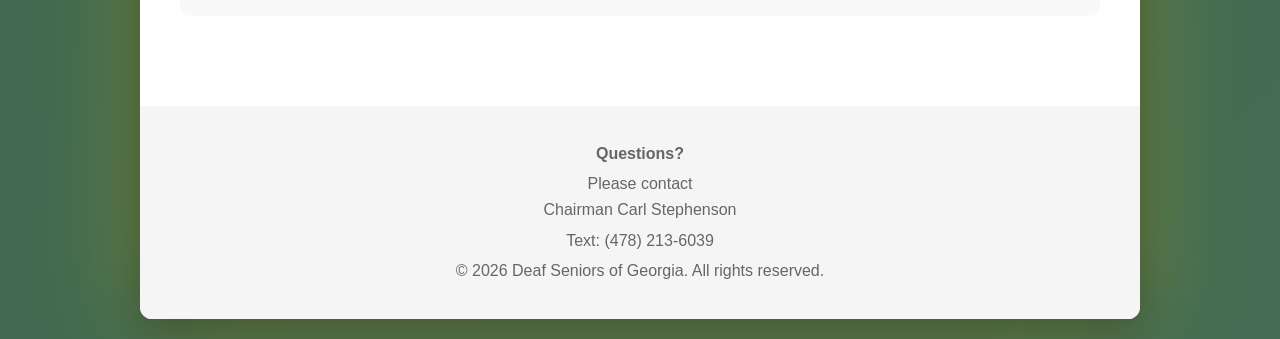
==== commit f222d10e: "Update few items per Carl" ====
--- a/index.html
+++ b/index.html
@@ -144,8 +144,14 @@
                 <div class="schedule-event">
                   <strong>Homewood Suites by Hilton Macon-North (I-75)</strong
                   ><br />
-                  1514 Bass Rd<br />
-                  Macon, GA (18 minutes from venue)<br />
+                  <a
+                    href="https://www.google.com/maps/place/1514+Bass+Rd,+Macon,+GA+31210/@32.9271036,-83.7386764,19z/data=!4m6!3m5!1s0x88f4078b9ab577ff:0x8a84435e47ff2940!8m2!3d32.9272402!4d-83.7380508!16s%2Fg%2F11bw420tny?entry=ttu&g_ep=EgoyMDI2MDYxMC4wIKXMDSoASAFQAw%3D%3D"
+                    target="_blank"
+                    class="map-link"
+                  >
+                    1514 Bass Rd<br />
+                    Macon, GA (18 minutes from venue)</a
+                  ><br />
                   <a
                     href="https://www.hilton.com/en/attend-my-event/mcnhwhw-90d-80a6b0b9-f07b-452d-8820-e0571ff96fef/"
                     target="_blank"
@@ -239,7 +245,13 @@
               <div class="hotel-info-wrapper">
                 <div class="schedule-event">
                   <strong>Taco Mac</strong><br />
-                  5433 Bowman Rd (near Homewood Suites and I-75)<br />
+                  <a
+                    href="https://www.google.com/maps/dir/Homewood+Suites+by+Hilton+Macon-North,+1514+Bass+Rd,+Macon,+GA+31210/32.9251389,-83.7335833/@32.9261121,-83.7366167,18z/data=!3m1!4b1!4m10!4m9!1m5!1m1!1s0x88f4078bae69be31:0xc4074c3349899e14!2m2!1d-83.7379503!2d32.9273297!1m0!3e0!4e1?entry=ttu&g_ep=EgoyMDI2MDYxMC4wIKXMDSoASAFQAw%3D%3D"
+                    target="_blank"
+                    class="map-link"
+                  >
+                    5433 Bowman Rd, Macon, GA (near Homewood Suites and I-75)</a
+                  ><br />
                   <a
                     href="https://www.tacomac.com/locations/macon-bowman-road/"
                     target="_blank"
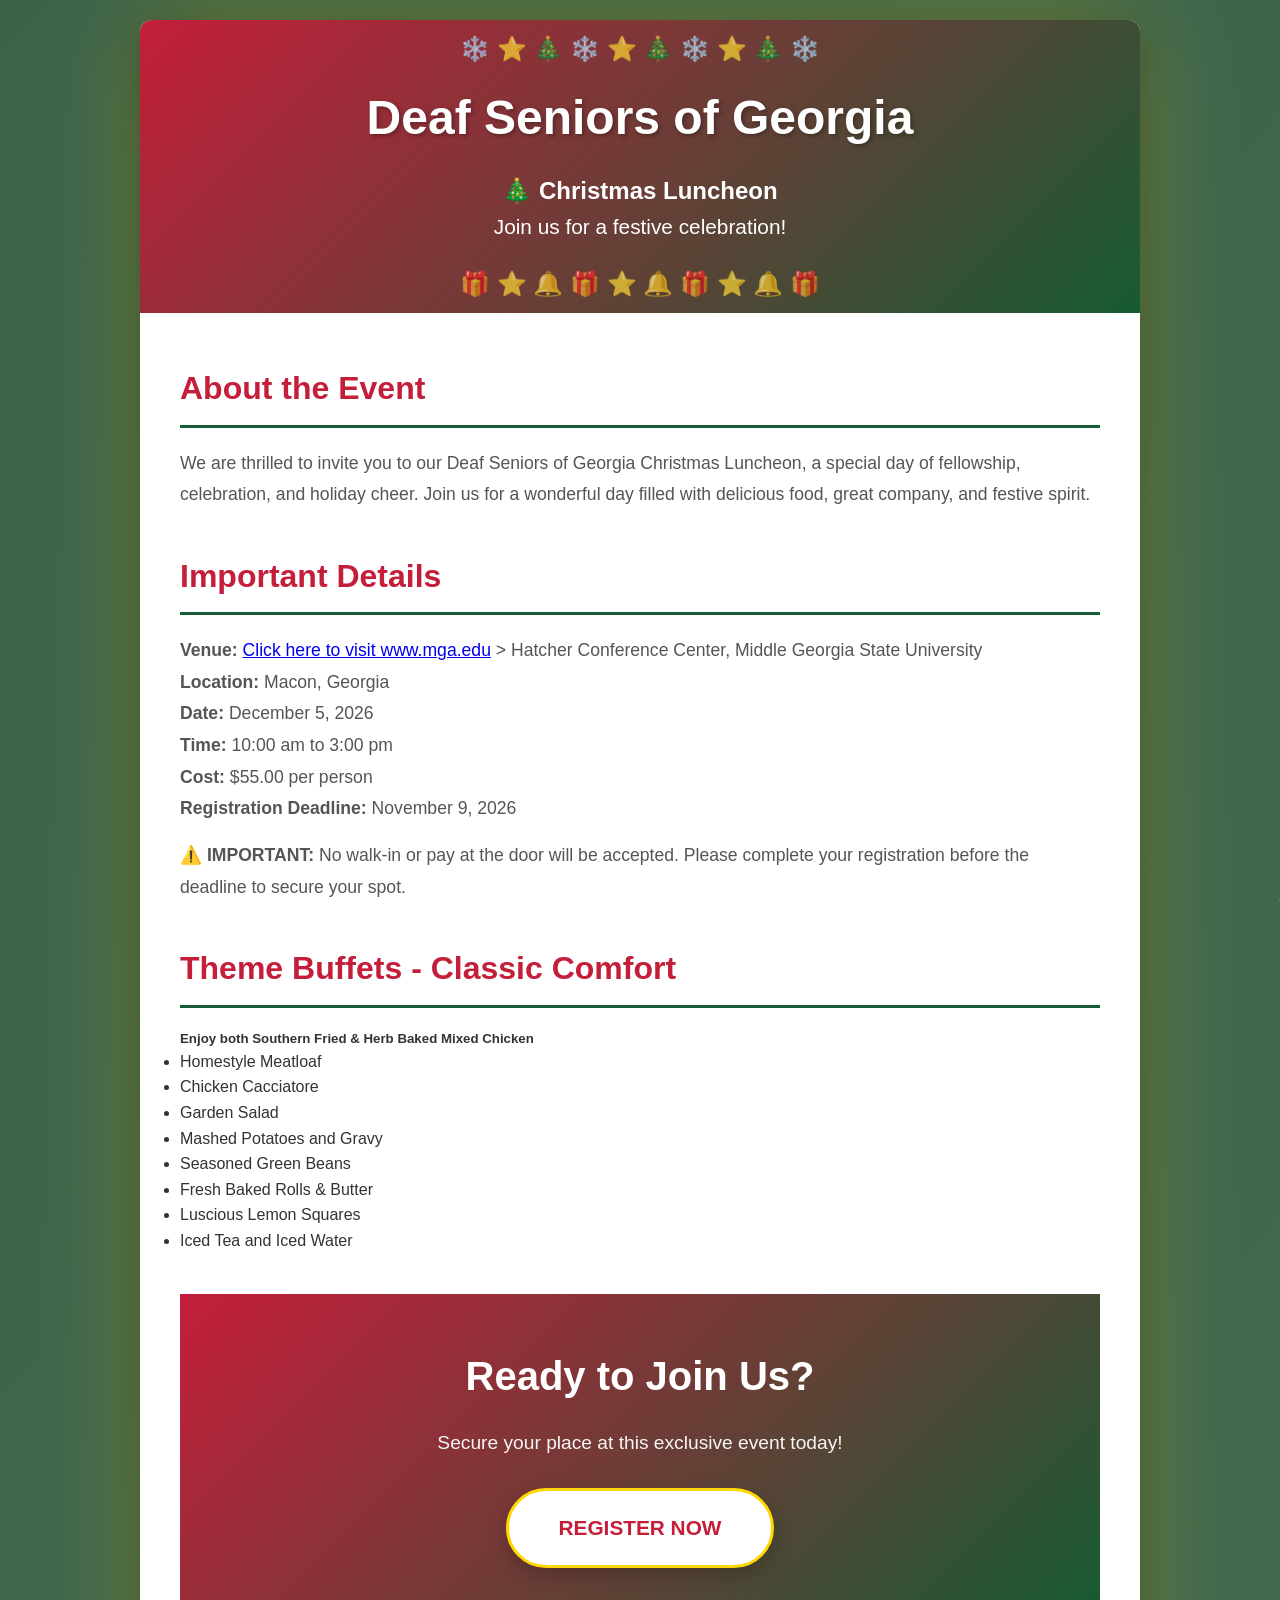
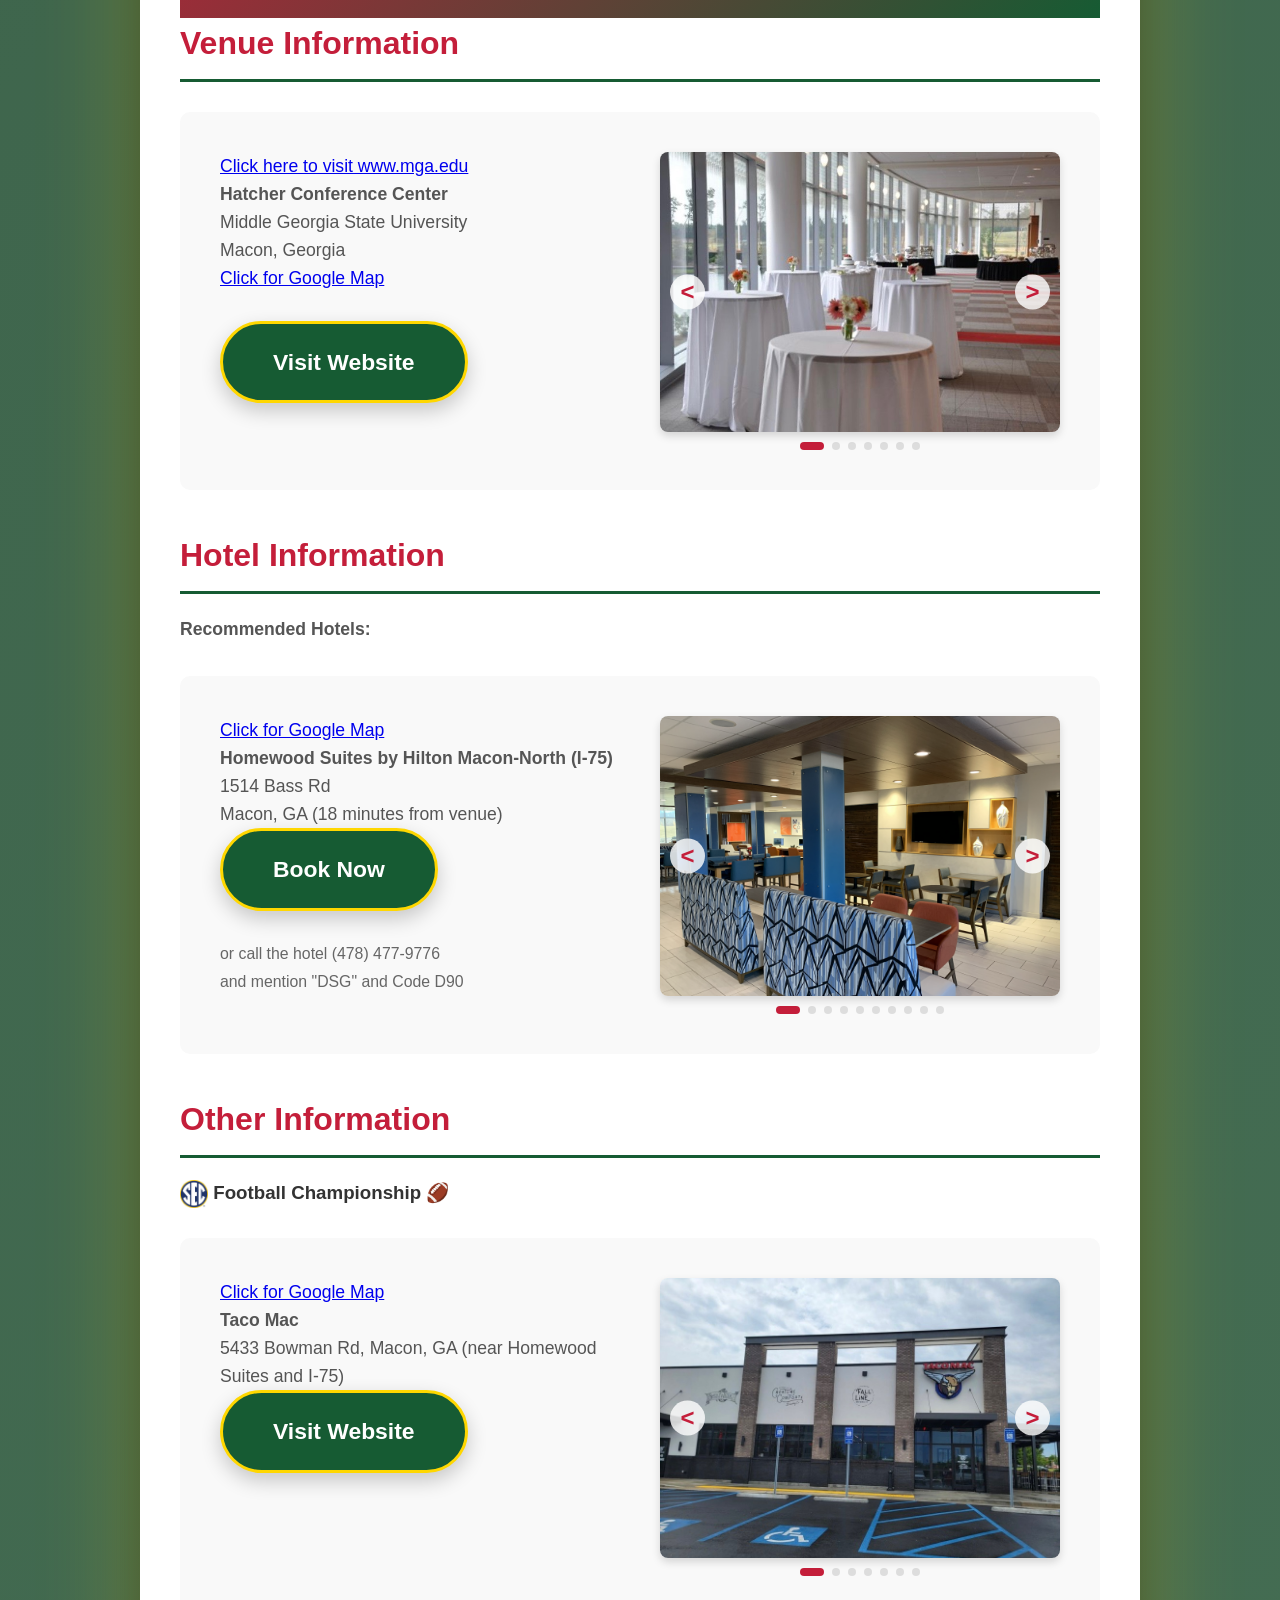
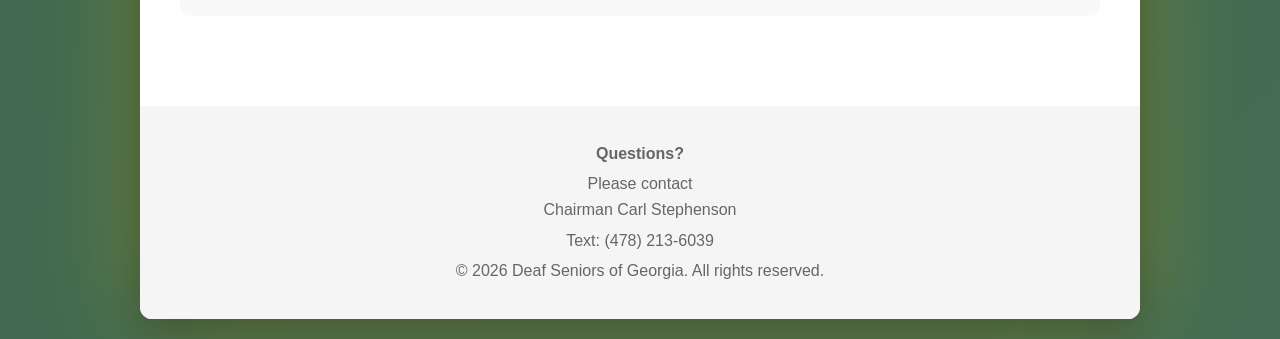
==== commit 021c3b97: "Made few changes per Carl" ====
--- a/index.html
+++ b/index.html
@@ -29,8 +29,13 @@
         <div class="event-section">
           <h2>Important Details</h2>
           <p>
-            <strong>Venue:</strong> Hatcher Conference Center, Middle Georgia
-            State University<br />
+            <strong>Venue:</strong>
+            <a
+              href="https://www.mga.edu/hatcher-conference-center/index.php"
+              target="_blank"
+              >Click here to visit www.mga.edu</a
+            >
+            > Hatcher Conference Center, Middle Georgia State University<br />
             <strong>Location:</strong> Macon, Georgia<br />
             <strong>Date:</strong> December 5, 2026<br />
             <strong>Time:</strong> 10:00 am to 3:00 pm<br />
@@ -71,9 +76,19 @@
             <div class="schedule-item hotel-with-slider">
               <div class="hotel-info-wrapper">
                 <div class="schedule-event">
-                  <strong>Hatcher Conference Center</strong><br />
+                  <a
+                    href="https://www.mga.edu/hatcher-conference-center/index.php"
+                    target="_blank"
+                    >Click here to visit www.mga.edu</a
+                  >
+                  <br /><strong>Hatcher Conference Center</strong><br />
                   Middle Georgia State University<br />
                   Macon, Georgia<br />
+                  <a
+                    href="https://www.google.com/maps/place/R768%2BM9R,+100+University+Pkwy,+Macon,+GA+31206/@32.8116208,-83.7367875,17z/data=!3m1!4b1!4m6!3m5!1s0x88f3fa47ca1f9bcf:0x764f6eb173ee98ed!8m2!3d32.8116208!4d-83.7342126!16s%2Fg%2F11g1w45j8d?entry=ttu&g_ep=EgoyMDI2MDYxMC4wIKXMDSoASAFQAw%3D%3D"
+                    target="_blank"
+                    >Click for Google Map</a
+                  ><br /><br />
                   <a
                     href="https://www.mga.edu/"
                     target="_blank"
@@ -140,18 +155,18 @@
           <div class="schedule">
             <div class="schedule-item hotel-with-slider">
               <div class="hotel-info-wrapper">
-                <!-- <div class="schedule-time">🏨</div> -->
                 <div class="schedule-event">
-                  <strong>Homewood Suites by Hilton Macon-North (I-75)</strong
+                  <a
+                    href="https://www.google.com/maps/dir/1514+Bass+Rd,+Macon,+GA+31210/Middle+Georgia+State+University+-+Macon+Campus,+100+University+Pkwy,+Macon,+GA+31206/@32.8655975,-83.789842,13z/data=!3m1!4b1!4m14!4m13!1m5!1m1!1s0x88f4078b9ab577ff:0x8a84435e47ff2940!2m2!1d-83.7380508!2d32.9272402!1m5!1m1!1s0x88f3fb00678f7f91:0xc295dfeaa1265f31!2m2!1d-83.7326161!2d32.8109077!3e0?entry=ttu&g_ep=EgoyMDI2MDYxMC4wIKXMDSoASAFQAw%3D%3D"
+                    target="_blank"
+                    class="map-link"
+                    >Click for Google Map</a
+                  >
+                  <br /><strong>
+                    Homewood Suites by Hilton Macon-North (I-75)</strong
                   ><br />
-                  <a
-                    href="https://www.google.com/maps/place/1514+Bass+Rd,+Macon,+GA+31210/@32.9271036,-83.7386764,19z/data=!4m6!3m5!1s0x88f4078b9ab577ff:0x8a84435e47ff2940!8m2!3d32.9272402!4d-83.7380508!16s%2Fg%2F11bw420tny?entry=ttu&g_ep=EgoyMDI2MDYxMC4wIKXMDSoASAFQAw%3D%3D"
-                    target="_blank"
-                    class="map-link"
-                  >
-                    1514 Bass Rd<br />
-                    Macon, GA (18 minutes from venue)</a
-                  ><br />
+                  1514 Bass Rd<br />
+                  Macon, GA (18 minutes from venue)<br />
                   <a
                     href="https://www.hilton.com/en/attend-my-event/mcnhwhw-90d-80a6b0b9-f07b-452d-8820-e0571ff96fef/"
                     target="_blank"
@@ -244,14 +259,15 @@
             <div class="schedule-item hotel-with-slider">
               <div class="hotel-info-wrapper">
                 <div class="schedule-event">
+                  <a
+                    href="https://www.google.com/maps/dir/Homewood+Suites+by+Hilton+Macon-North,+1514+Bass+Rd,+Macon,+GA+31210/32.9251389,-83.7335833/@32.9261121,-83.7366167,18z/data=!3m1!4b1!4m10!4m9!1m5!1m1!1s0x88f4078bae69be31:0xc4074c3349899e14!2m2!1d-83.7379503!2d32.9273297!1m0!3e0!4e1?entry=ttu&g_ep=EgoyMDI2MDYxMC4wIKXMDSoASAFQAw%3D%3D"
+                    target="_blank"
+                    class="map-link"
+                    >Click for Google Map</a
+                  ><br />
                   <strong>Taco Mac</strong><br />
-                  <a
-                    href="https://www.google.com/maps/dir/Homewood+Suites+by+Hilton+Macon-North,+1514+Bass+Rd,+Macon,+GA+31210/32.9251389,-83.7335833/@32.9261121,-83.7366167,18z/data=!3m1!4b1!4m10!4m9!1m5!1m1!1s0x88f4078bae69be31:0xc4074c3349899e14!2m2!1d-83.7379503!2d32.9273297!1m0!3e0!4e1?entry=ttu&g_ep=EgoyMDI2MDYxMC4wIKXMDSoASAFQAw%3D%3D"
-                    target="_blank"
-                    class="map-link"
-                  >
-                    5433 Bowman Rd, Macon, GA (near Homewood Suites and I-75)</a
-                  ><br />
+                  5433 Bowman Rd, Macon, GA (near Homewood Suites and I-75)
+                  <br />
                   <a
                     href="https://www.tacomac.com/locations/macon-bowman-road/"
                     target="_blank"
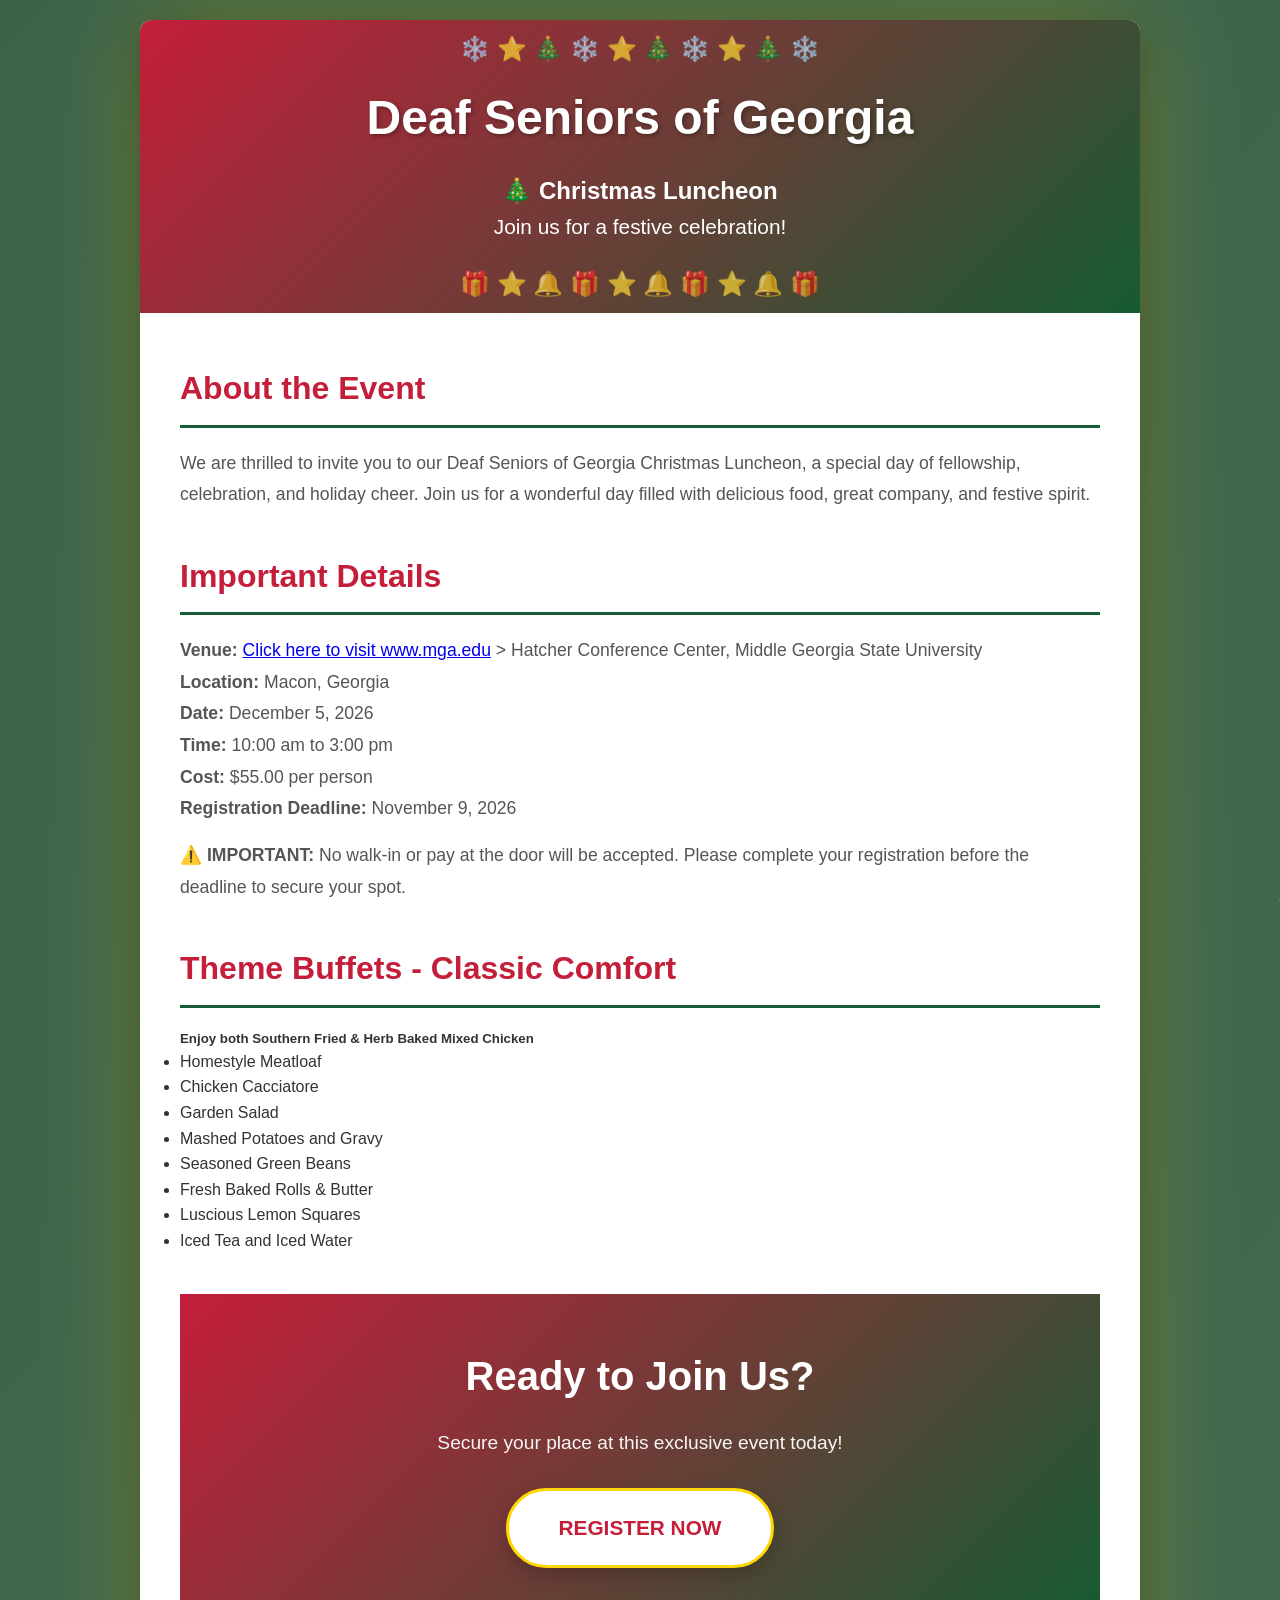
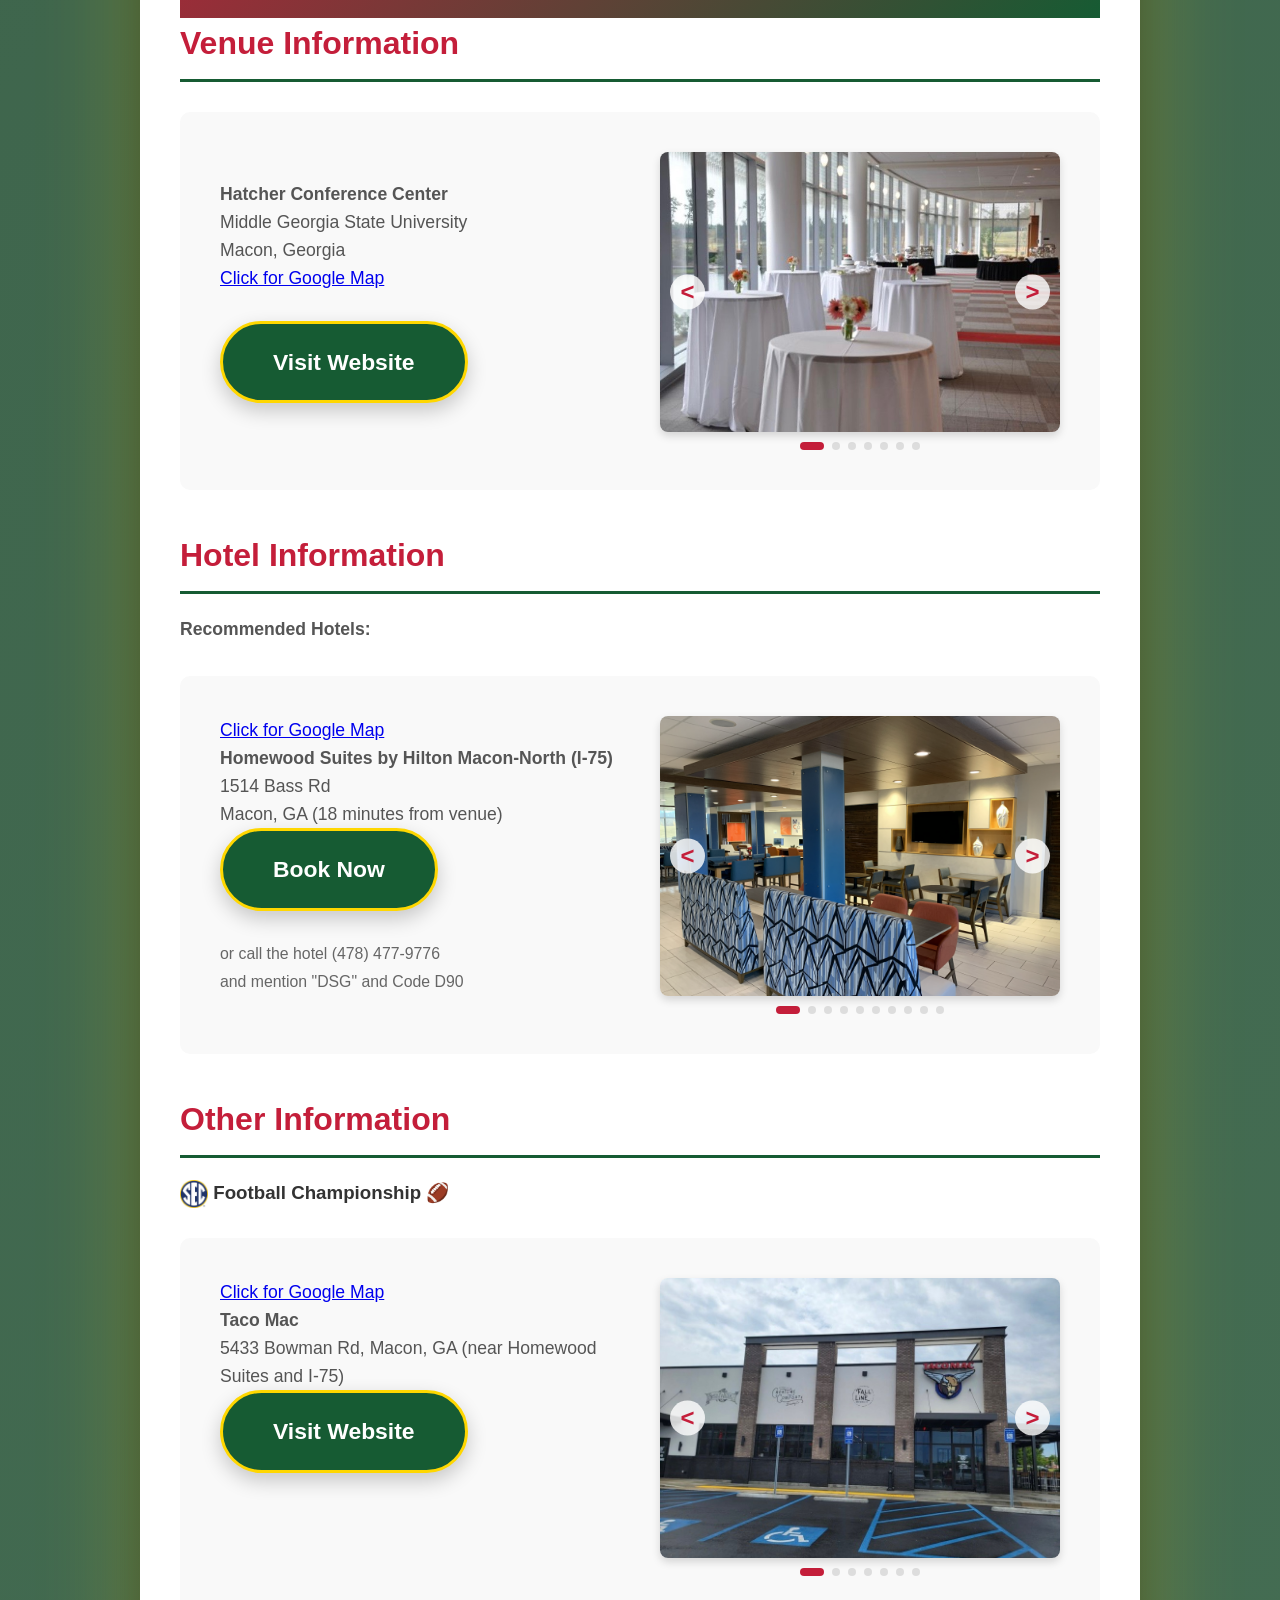
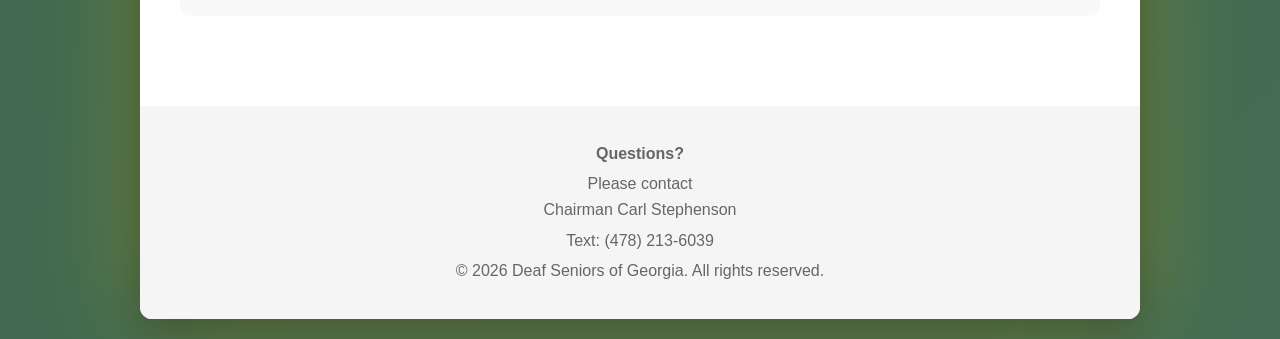
==== commit 482c5345: "Change links to proper place" ====
--- a/index.html
+++ b/index.html
@@ -76,21 +76,16 @@
             <div class="schedule-item hotel-with-slider">
               <div class="hotel-info-wrapper">
                 <div class="schedule-event">
-                  <a
-                    href="https://www.mga.edu/hatcher-conference-center/index.php"
-                    target="_blank"
-                    >Click here to visit www.mga.edu</a
-                  >
                   <br /><strong>Hatcher Conference Center</strong><br />
                   Middle Georgia State University<br />
                   Macon, Georgia<br />
                   <a
-                    href="https://www.google.com/maps/place/R768%2BM9R,+100+University+Pkwy,+Macon,+GA+31206/@32.8116208,-83.7367875,17z/data=!3m1!4b1!4m6!3m5!1s0x88f3fa47ca1f9bcf:0x764f6eb173ee98ed!8m2!3d32.8116208!4d-83.7342126!16s%2Fg%2F11g1w45j8d?entry=ttu&g_ep=EgoyMDI2MDYxMC4wIKXMDSoASAFQAw%3D%3D"
+                    href="https://www.google.com/maps/place/Robert+F.+Hatcher,+Sr.+Conference+Center/@32.8116208,-83.7342126,16z/data=!4m15!1m8!3m7!1s0x88f3fa47ca1f9bcf:0x764f6eb173ee98ed!2sR768%2BM9R,+100+University+Pkwy,+Macon,+GA+31206!3b1!8m2!3d32.8116208!4d-83.7342126!16s%2Fg%2F11g1w45j8d!3m5!1s0x88f3fb0e318f8e71:0x920660e5c77da89d!8m2!3d32.8093269!4d-83.7345209!16s%2Fg%2F11f5t930rc?entry=ttu&g_ep=EgoyMDI2MDYxMC4wIKXMDSoASAFQAw%3D%3D"
                     target="_blank"
                     >Click for Google Map</a
                   ><br /><br />
                   <a
-                    href="https://www.mga.edu/"
+                    href="https://www.mga.edu/hatcher-conference-center/index.php"
                     target="_blank"
                     class="book-now-button"
                     >Visit Website</a
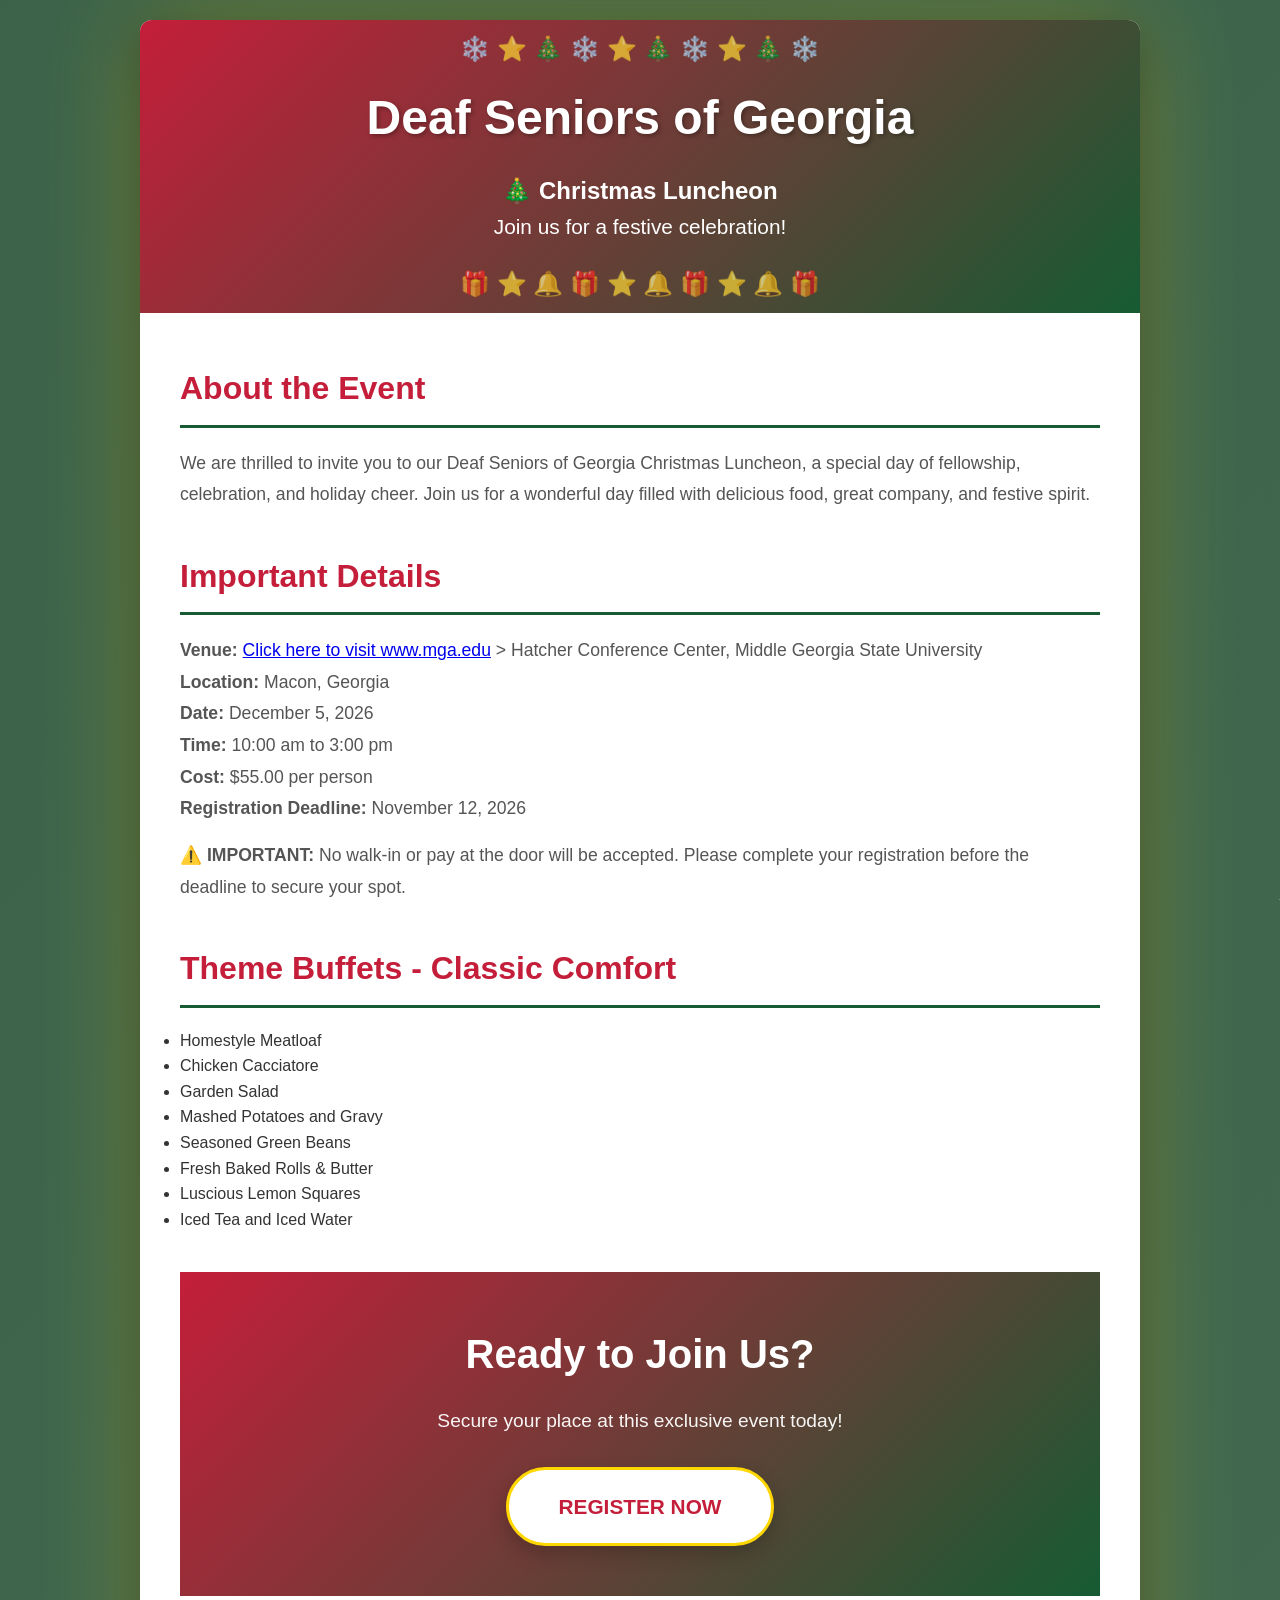
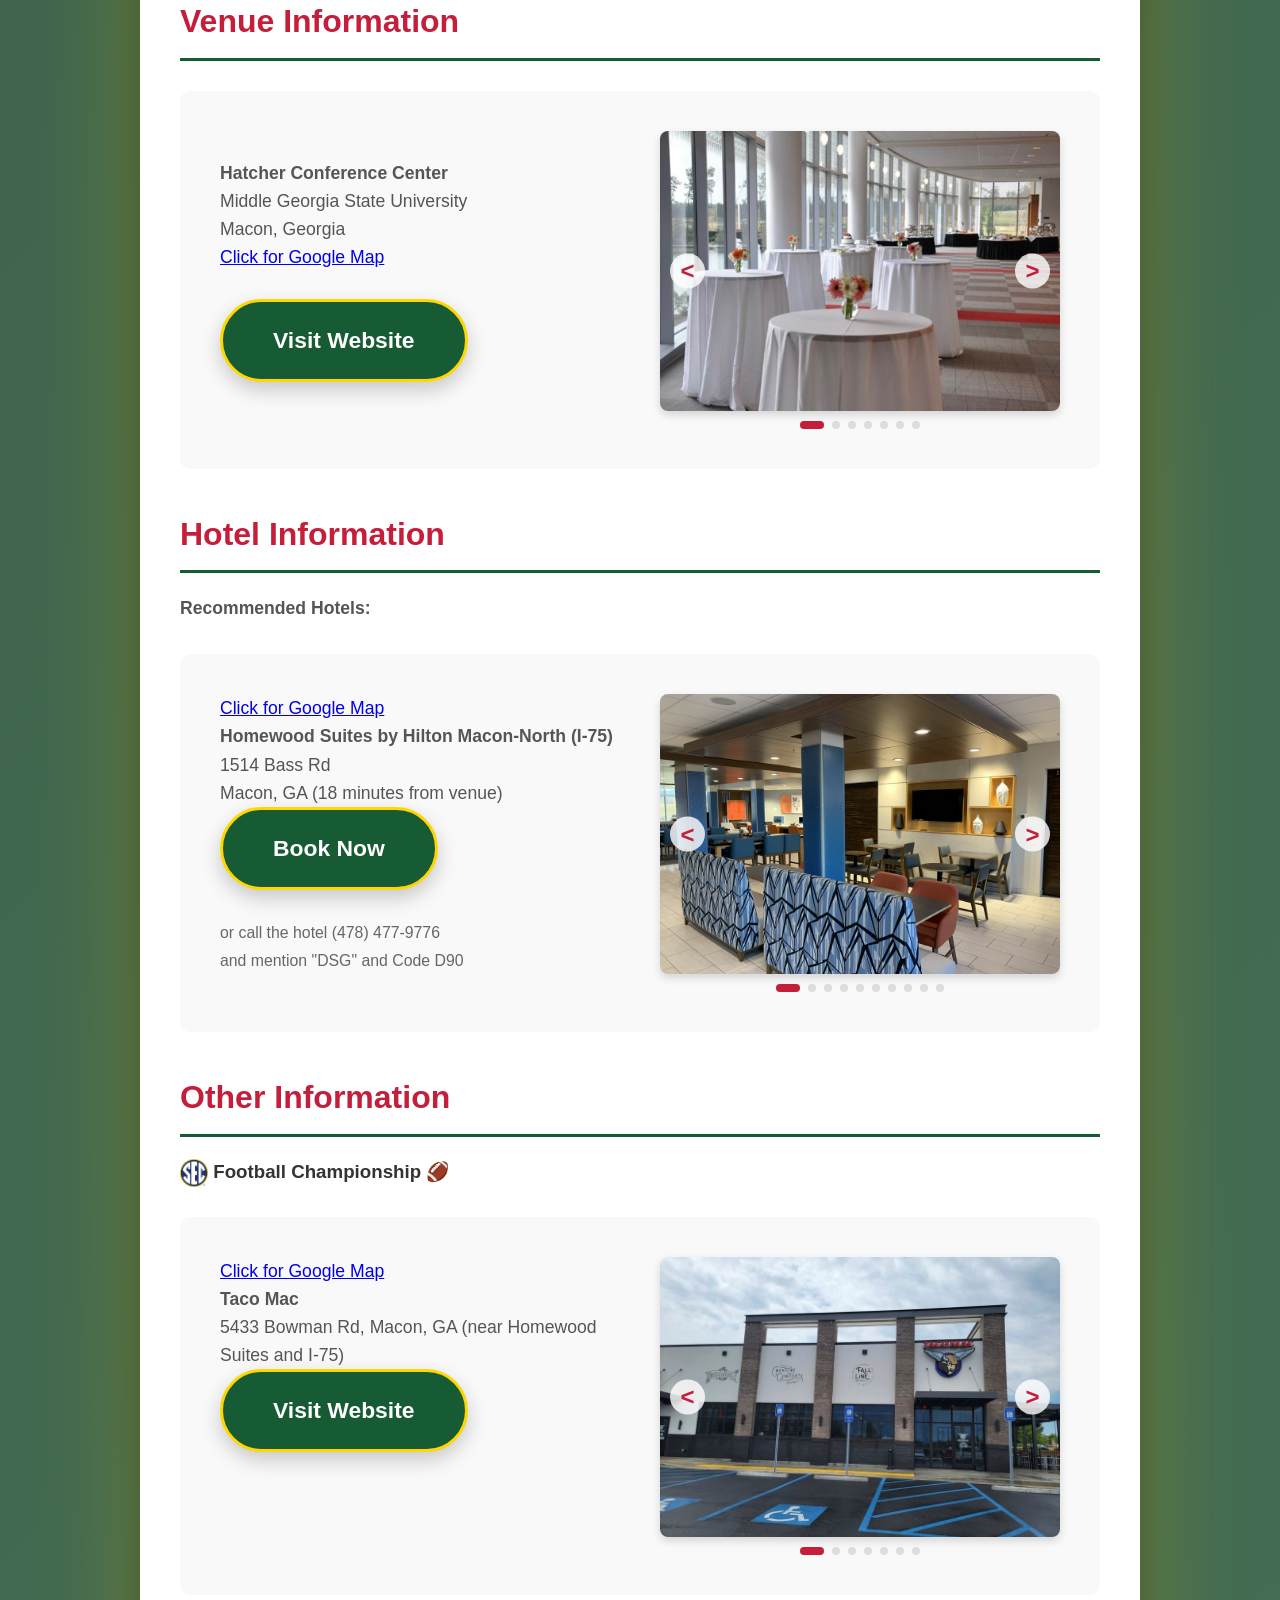
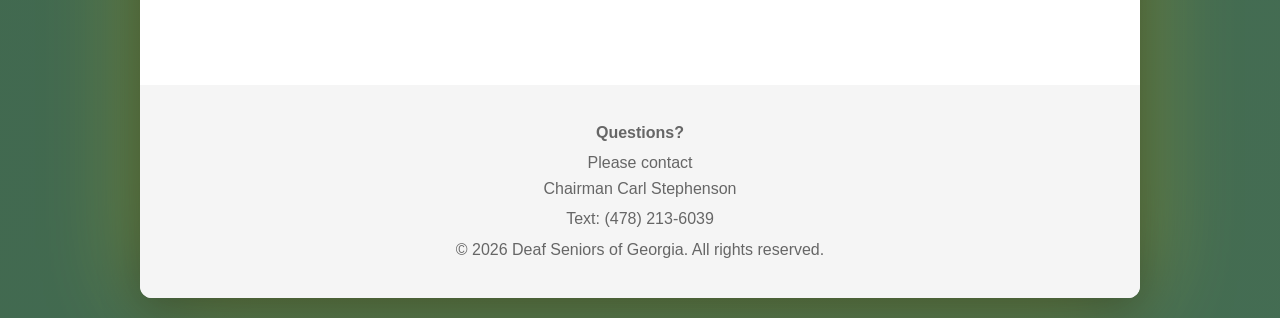
==== commit 99ec8a90: "Few changes during Zoom meeting" ====
--- a/index.html
+++ b/index.html
@@ -40,7 +40,7 @@
             <strong>Date:</strong> December 5, 2026<br />
             <strong>Time:</strong> 10:00 am to 3:00 pm<br />
             <strong>Cost:</strong> $55.00 per person<br />
-            <strong>Registration Deadline:</strong> November 9, 2026<br />
+            <strong>Registration Deadline:</strong> November 12, 2026<br />
           </p>
           <p>
             <strong>⚠️ IMPORTANT:</strong> No walk-in or pay at the door will be
@@ -51,7 +51,6 @@
 
         <div class="event-section">
           <h2>Theme Buffets - Classic Comfort</h2>
-          <h5>Enjoy both Southern Fried & Herb Baked Mixed Chicken</h5>
           <ul class="menu-list">
             <li>Homestyle Meatloaf</li>
             <li>Chicken Cacciatore</li>
@@ -264,7 +263,7 @@
                   5433 Bowman Rd, Macon, GA (near Homewood Suites and I-75)
                   <br />
                   <a
-                    href="https://www.tacomac.com/locations/macon-bowman-road/"
+                    href="https://tacomac.com/locations/taco-mac-macon/"
                     target="_blank"
                     class="book-now-button"
                     >Visit Website</a
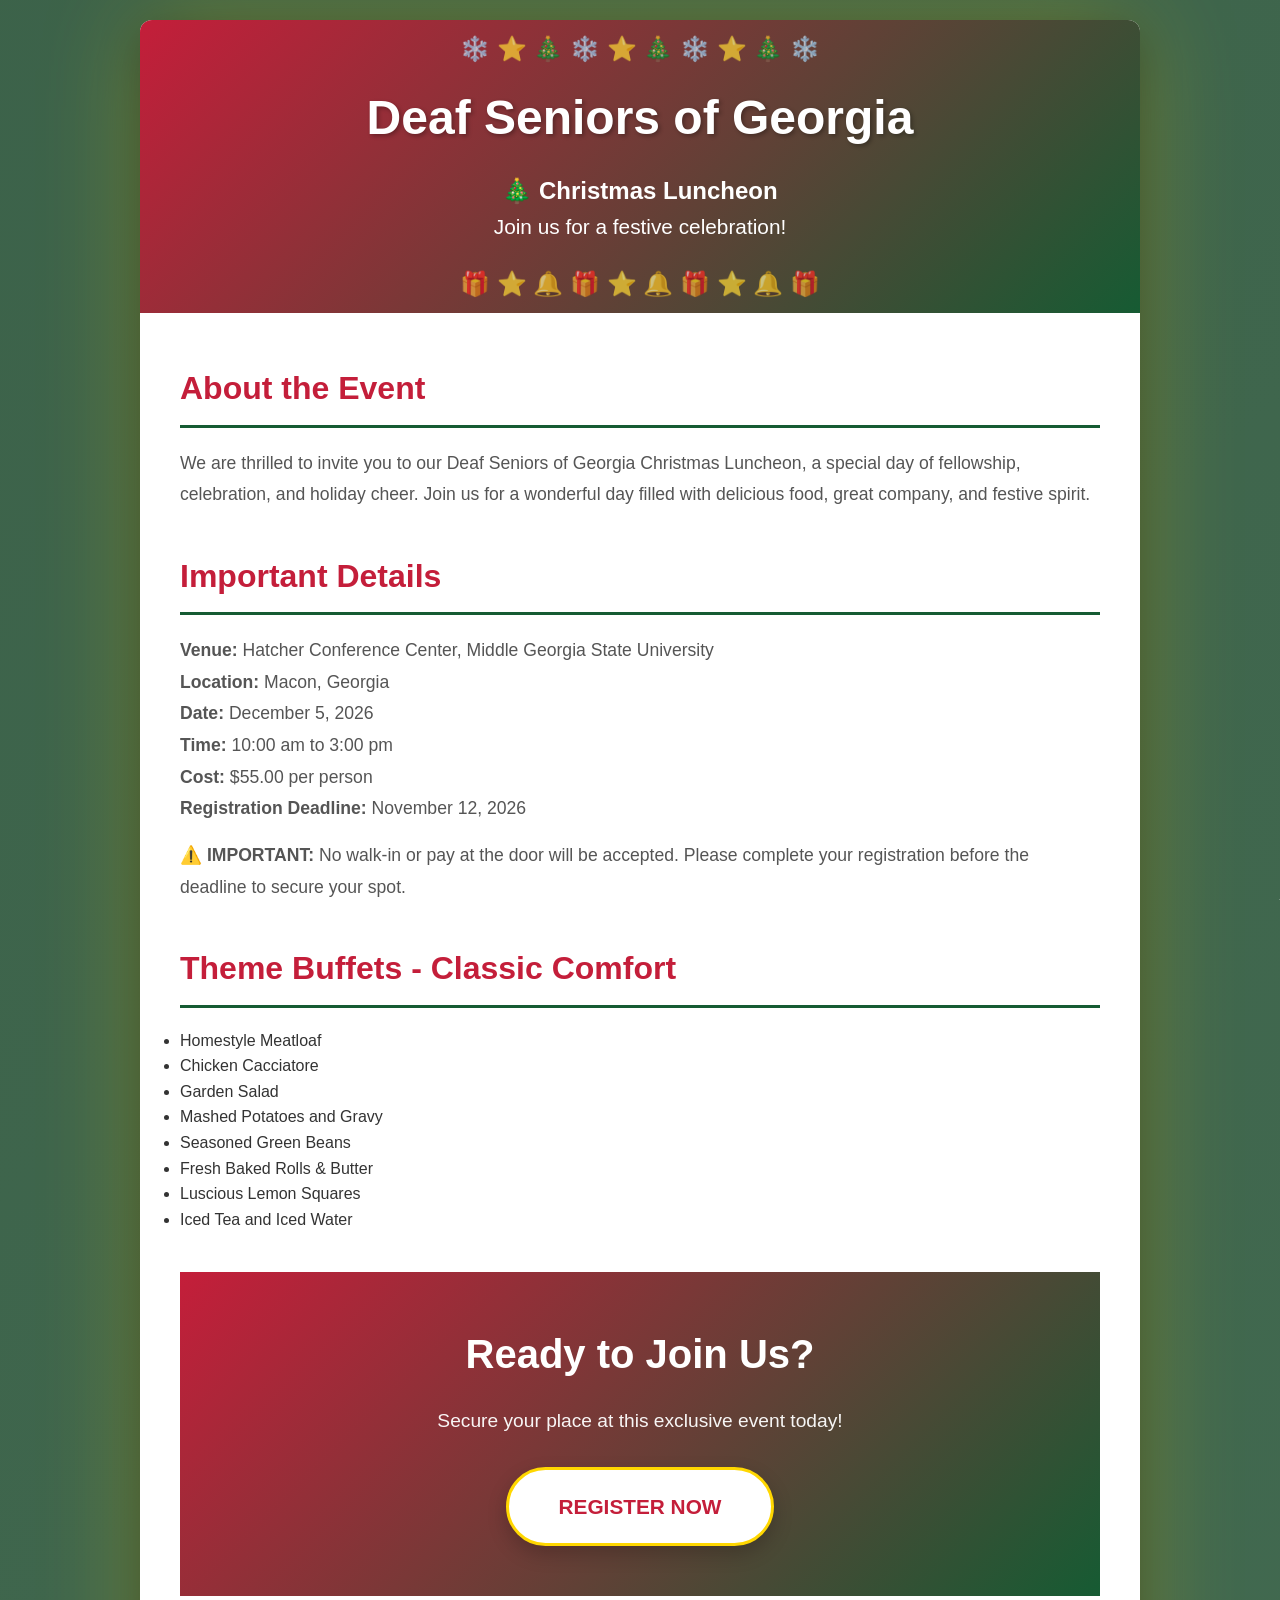
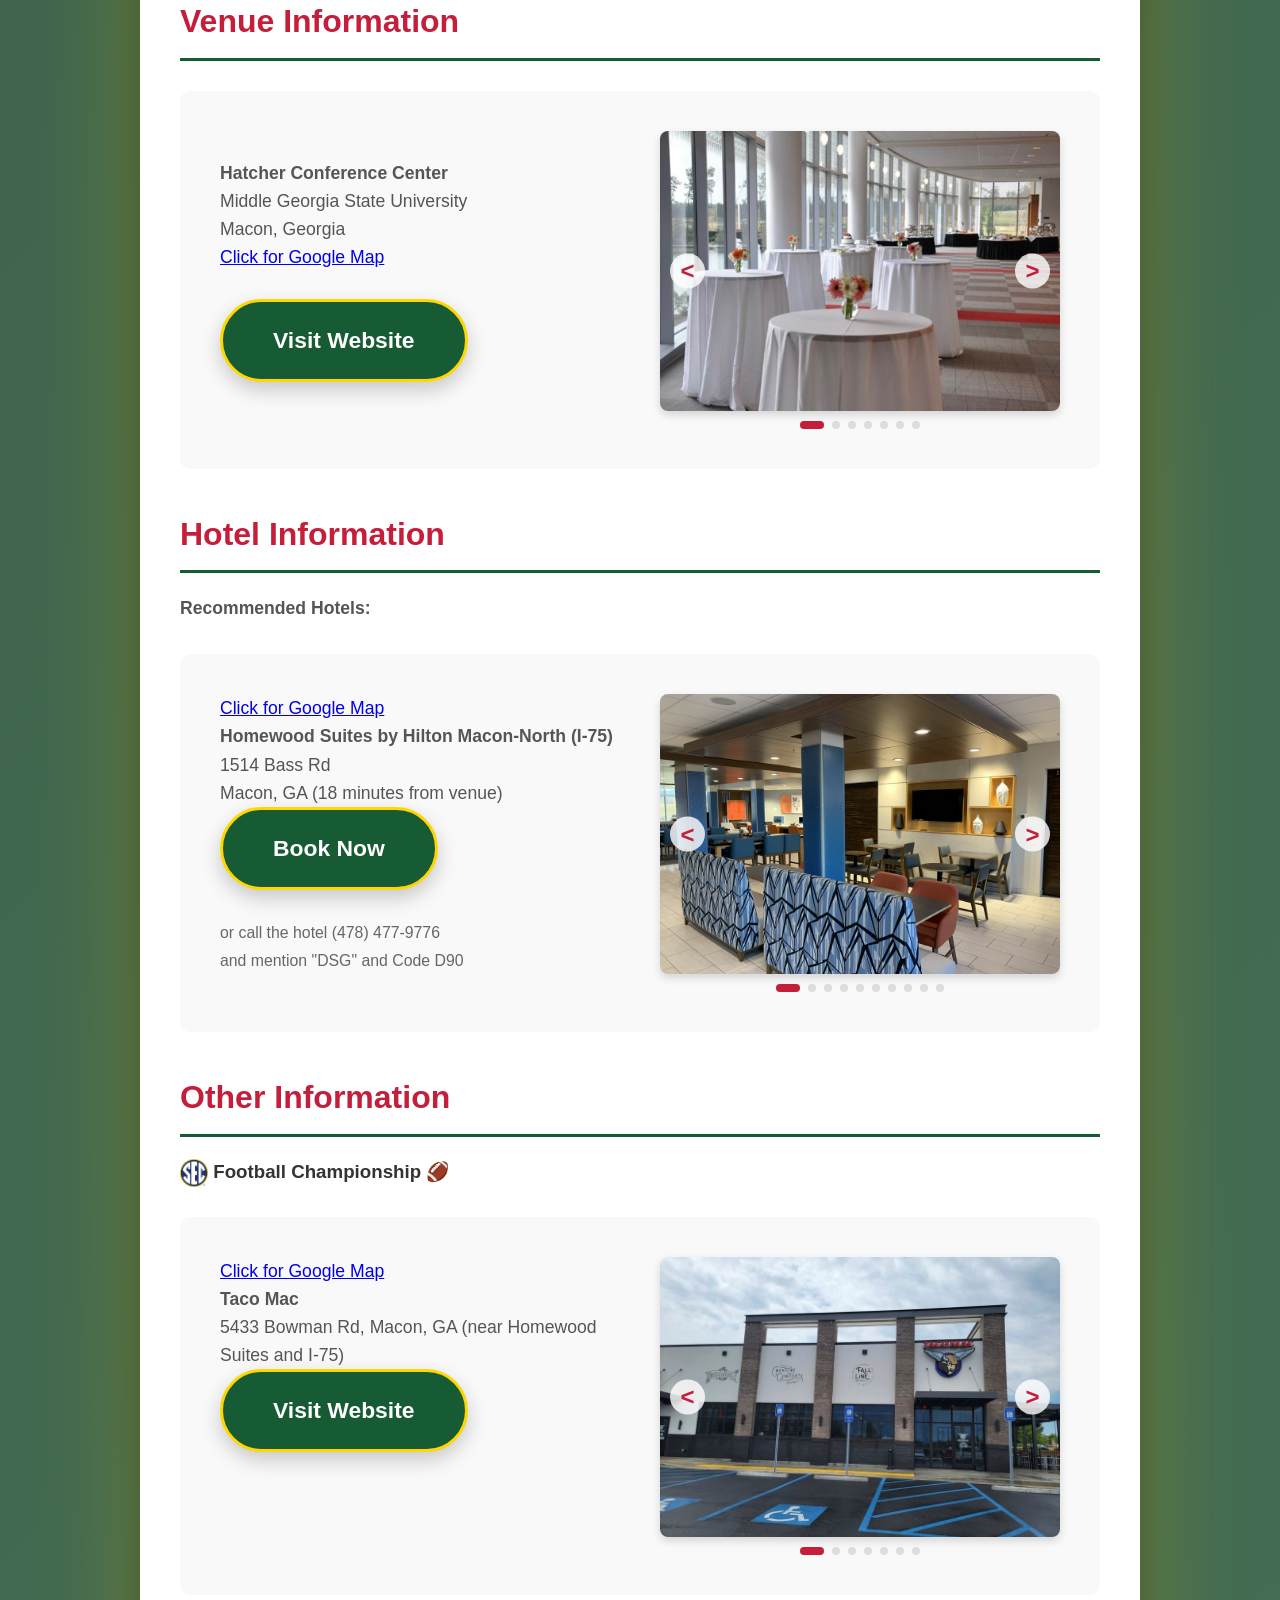
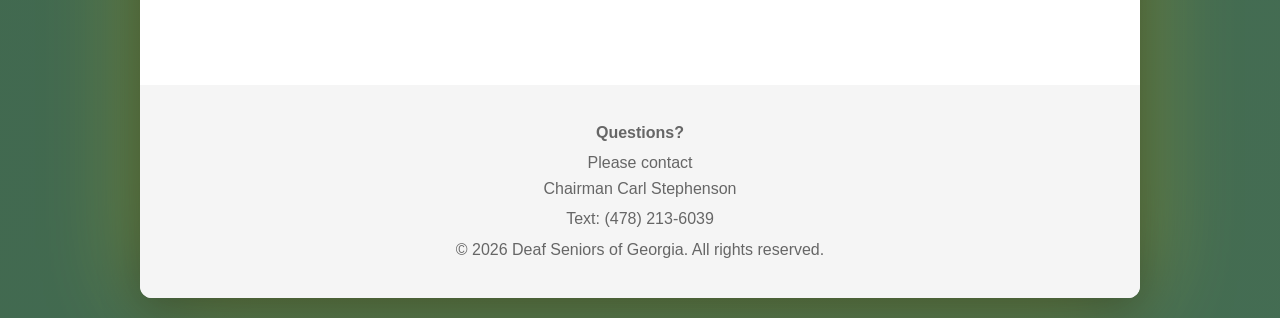
==== commit 3924ad66: "Remove link in Important Details" ====
--- a/index.html
+++ b/index.html
@@ -30,12 +30,7 @@
           <h2>Important Details</h2>
           <p>
             <strong>Venue:</strong>
-            <a
-              href="https://www.mga.edu/hatcher-conference-center/index.php"
-              target="_blank"
-              >Click here to visit www.mga.edu</a
-            >
-            > Hatcher Conference Center, Middle Georgia State University<br />
+            Hatcher Conference Center, Middle Georgia State University<br />
             <strong>Location:</strong> Macon, Georgia<br />
             <strong>Date:</strong> December 5, 2026<br />
             <strong>Time:</strong> 10:00 am to 3:00 pm<br />
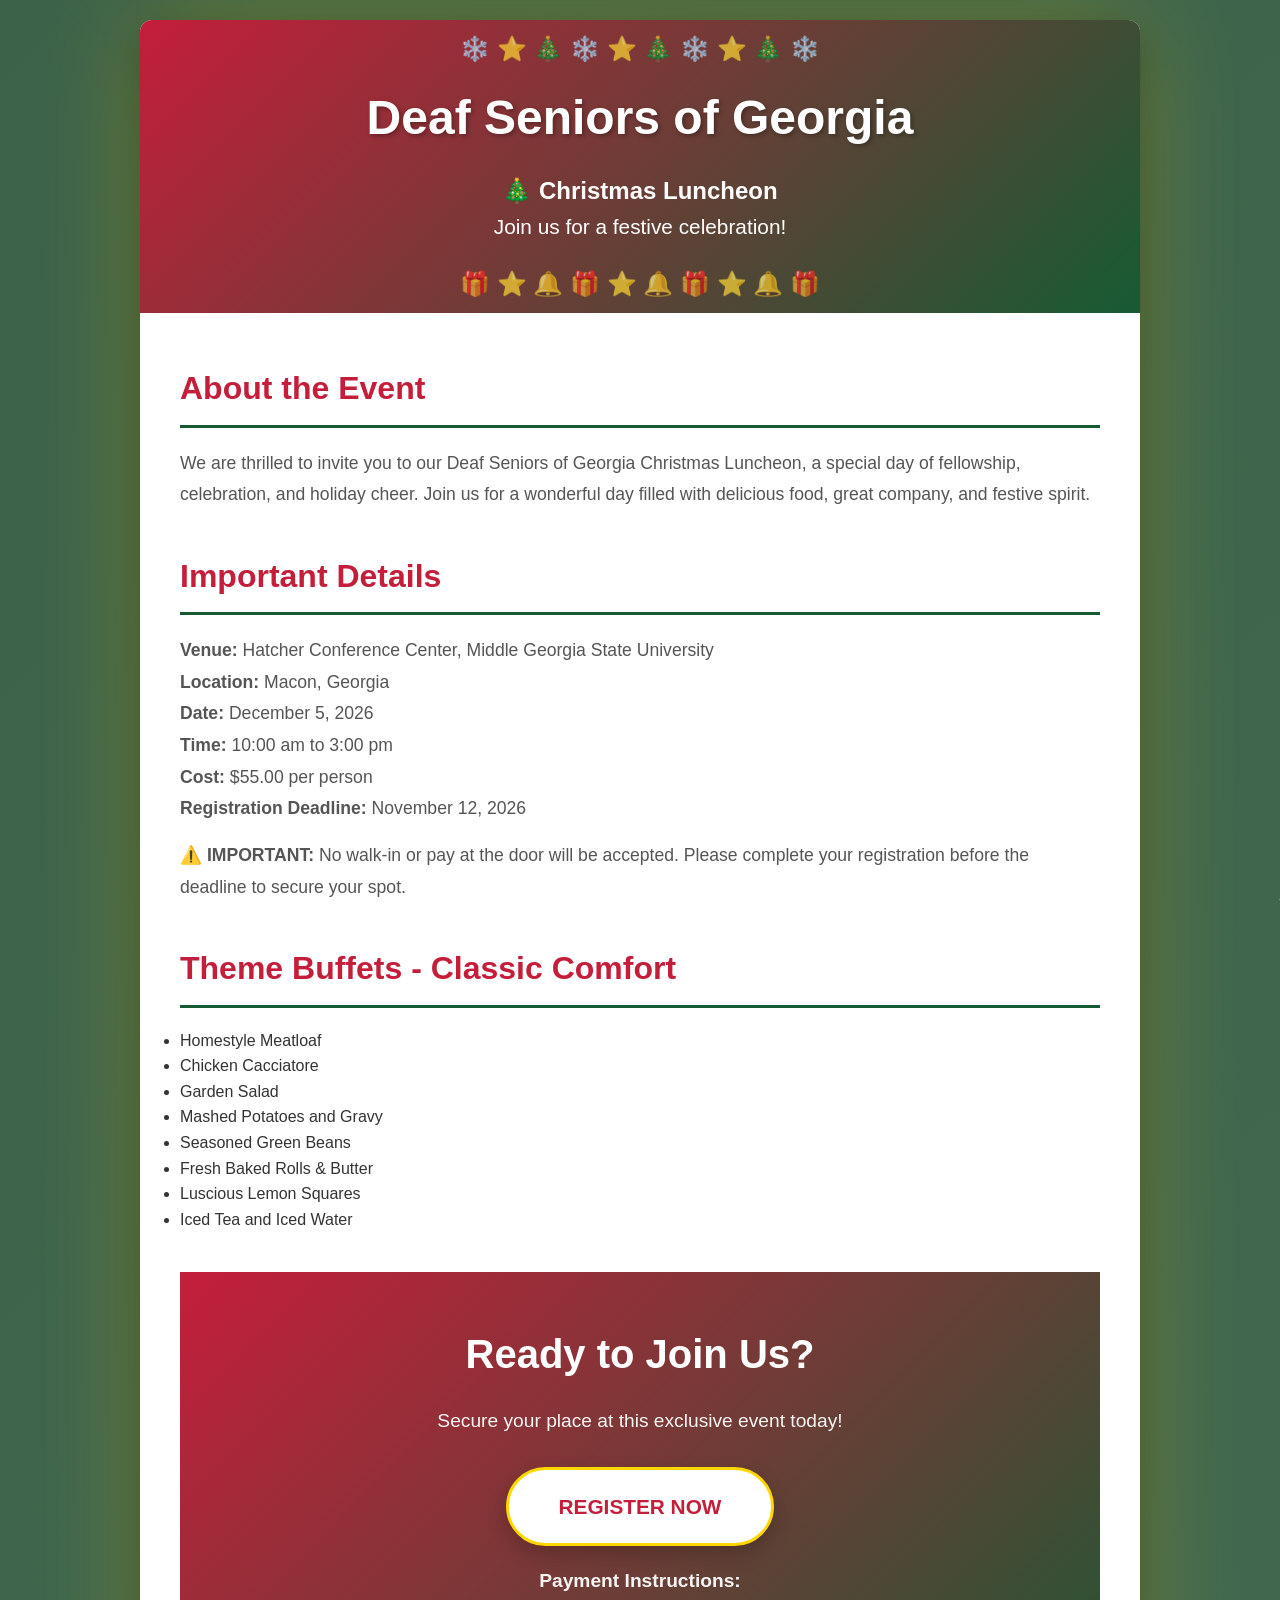
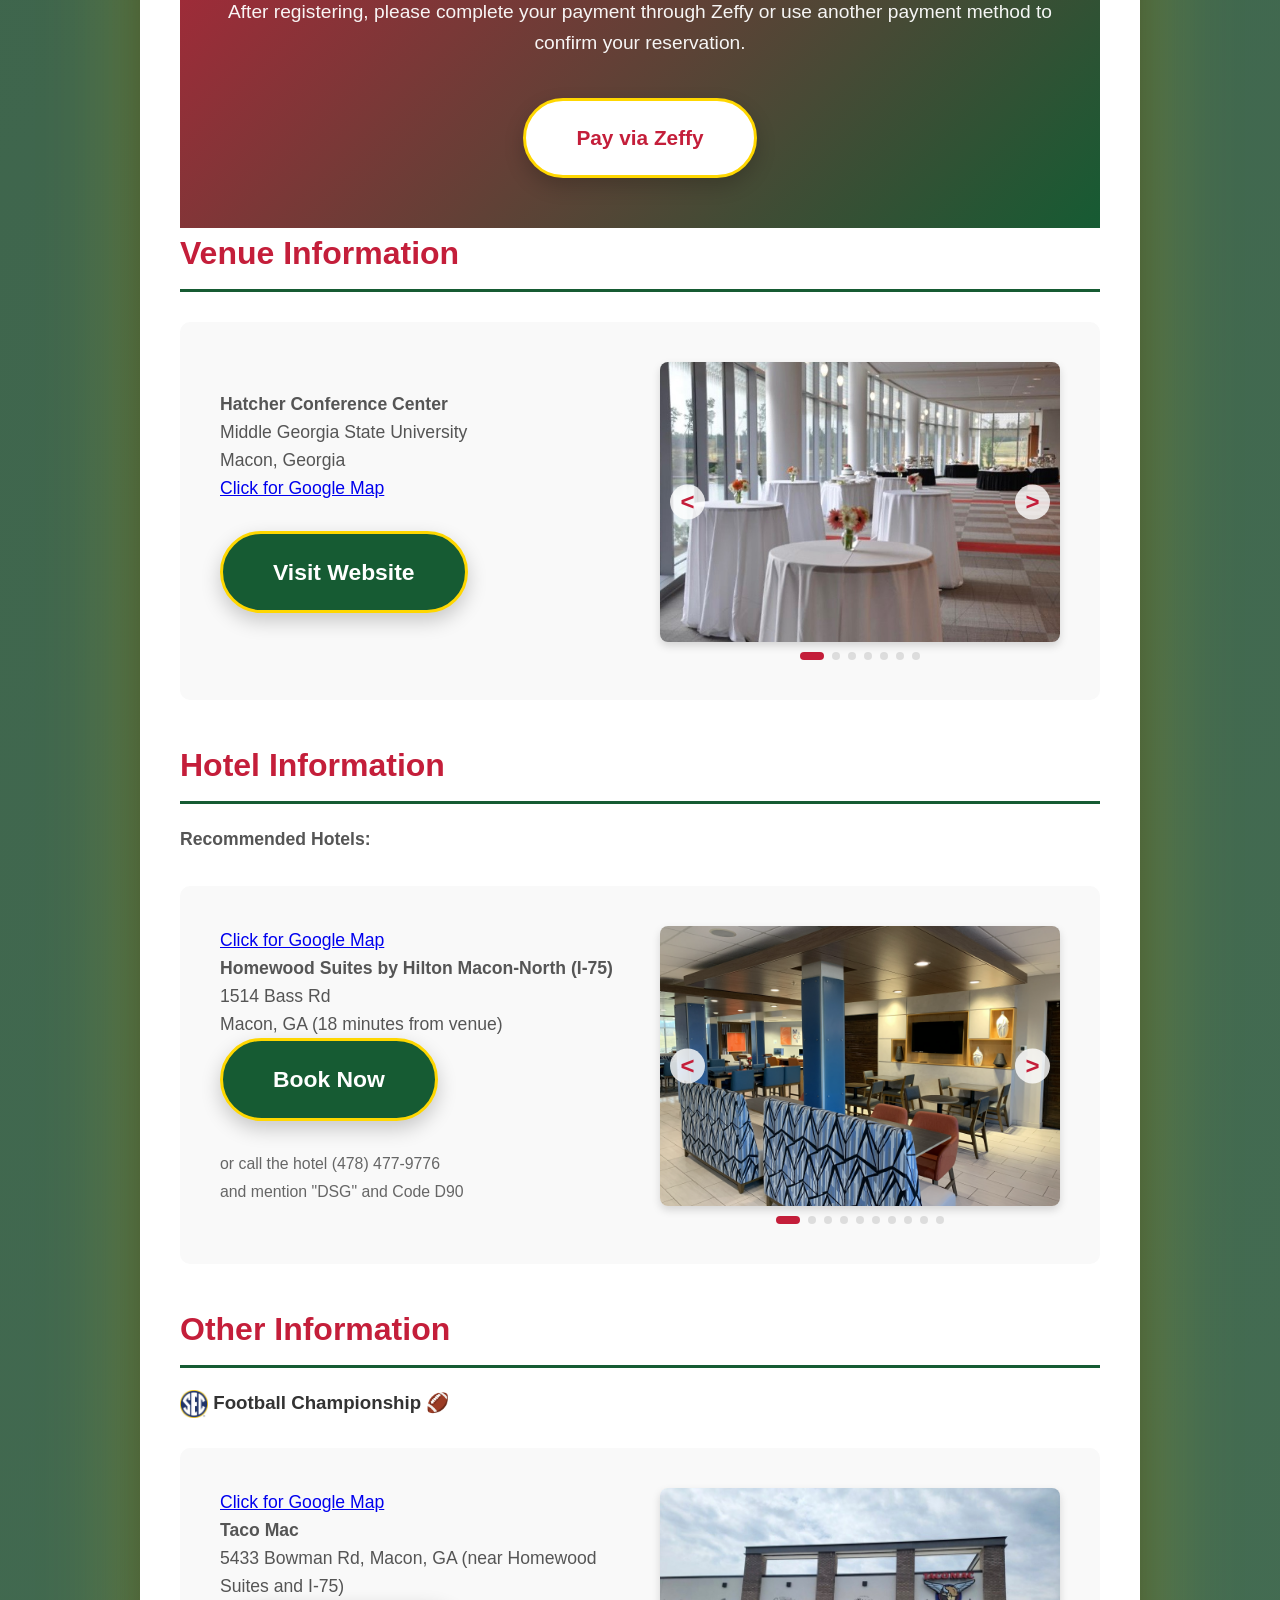
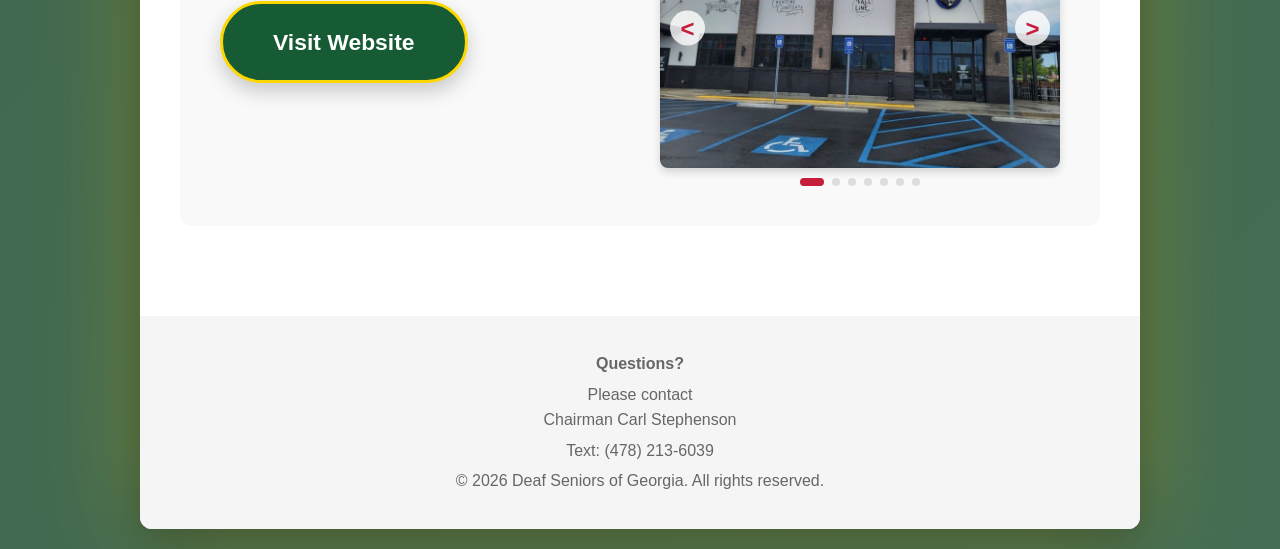
==== commit 6456969b: "Add button for paying through Zeffy" ====
--- a/index.html
+++ b/index.html
@@ -62,6 +62,19 @@
           <h2>Ready to Join Us?</h2>
           <p>Secure your place at this exclusive event today!</p>
           <a href="registration.html" class="register-button">REGISTER NOW</a>
+          <p style="margin-top: 20px">
+            <strong>Payment Instructions:</strong><br />
+            After registering, please complete your payment through Zeffy or use
+            another payment method to confirm your reservation.
+          </p>
+          <a
+            href="https://www.zeffy.com/en-US/ticketing/christmas-luncheon-7"
+            target="_blank"
+            class="register-button btn btn-primary"
+            style="margin-top: 10px"
+          >
+            Pay via Zeffy
+          </a>
         </div>
 
         <div class="event-section">
